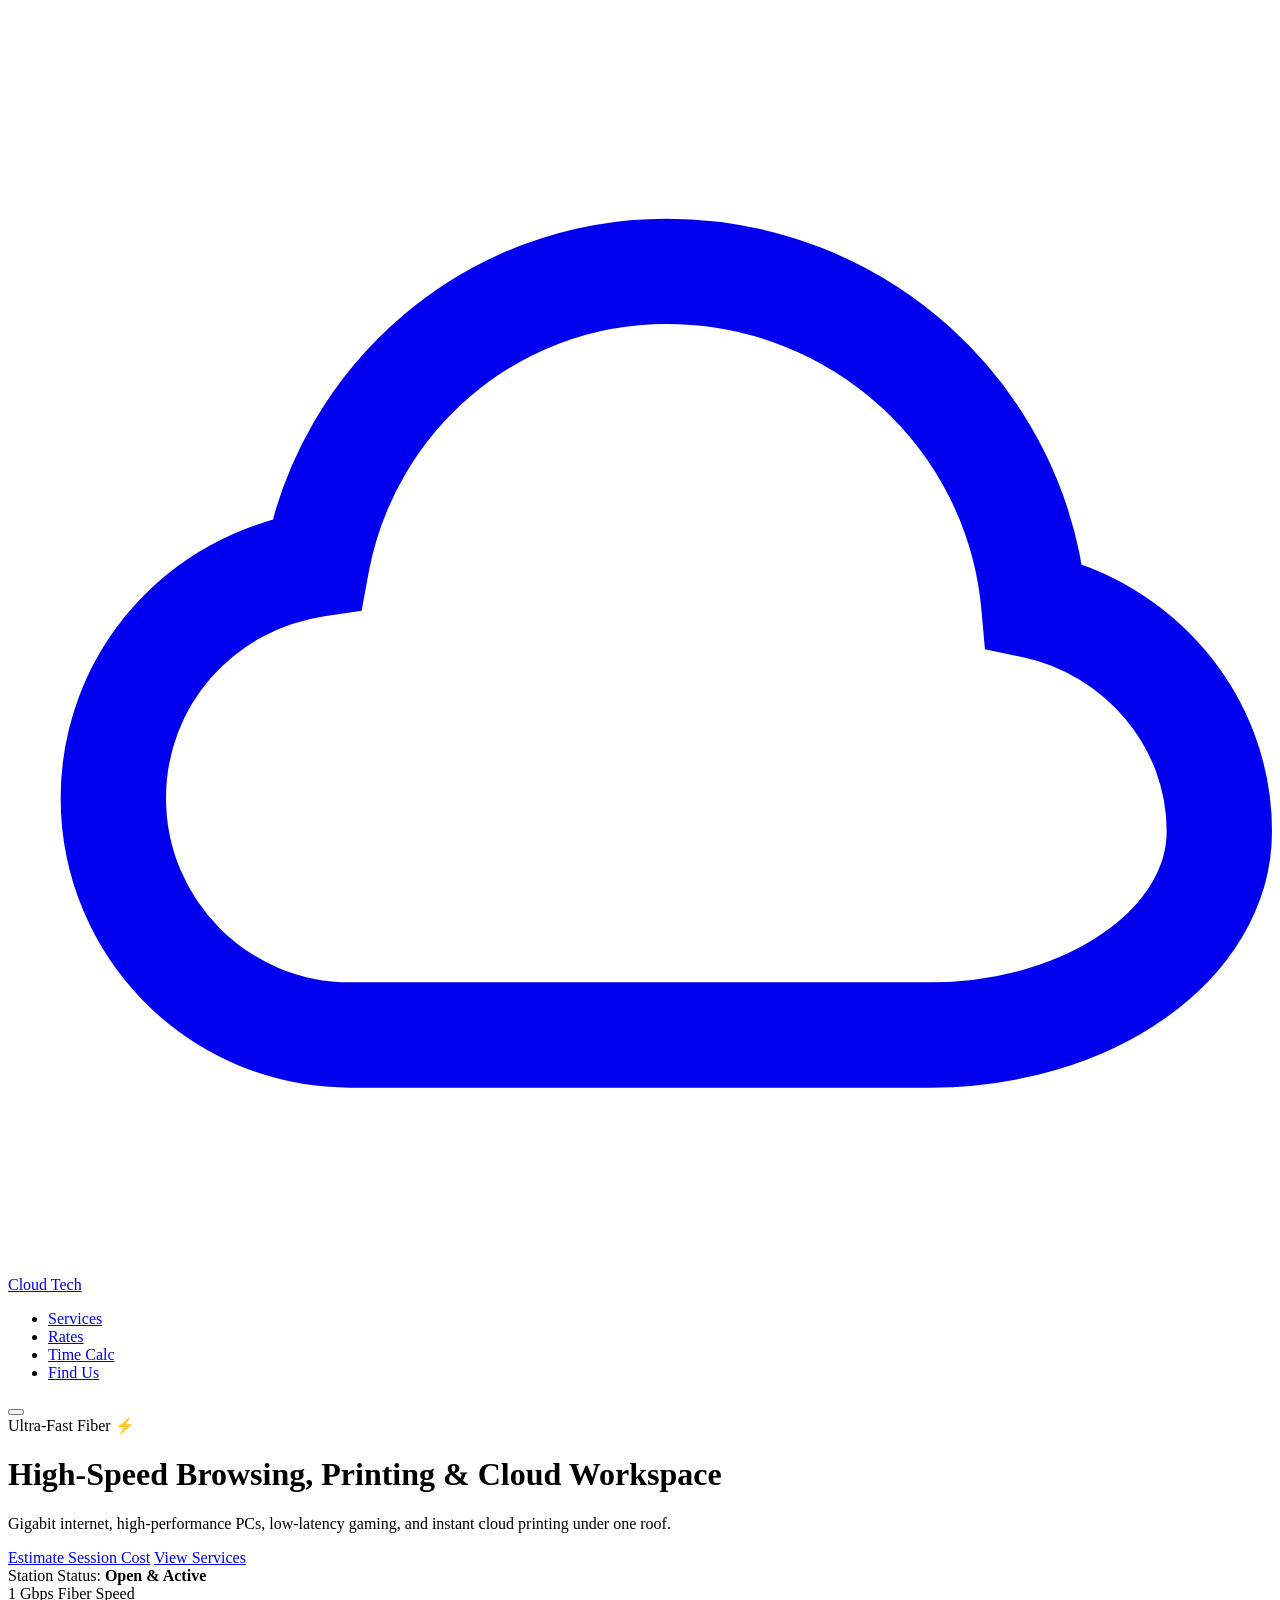
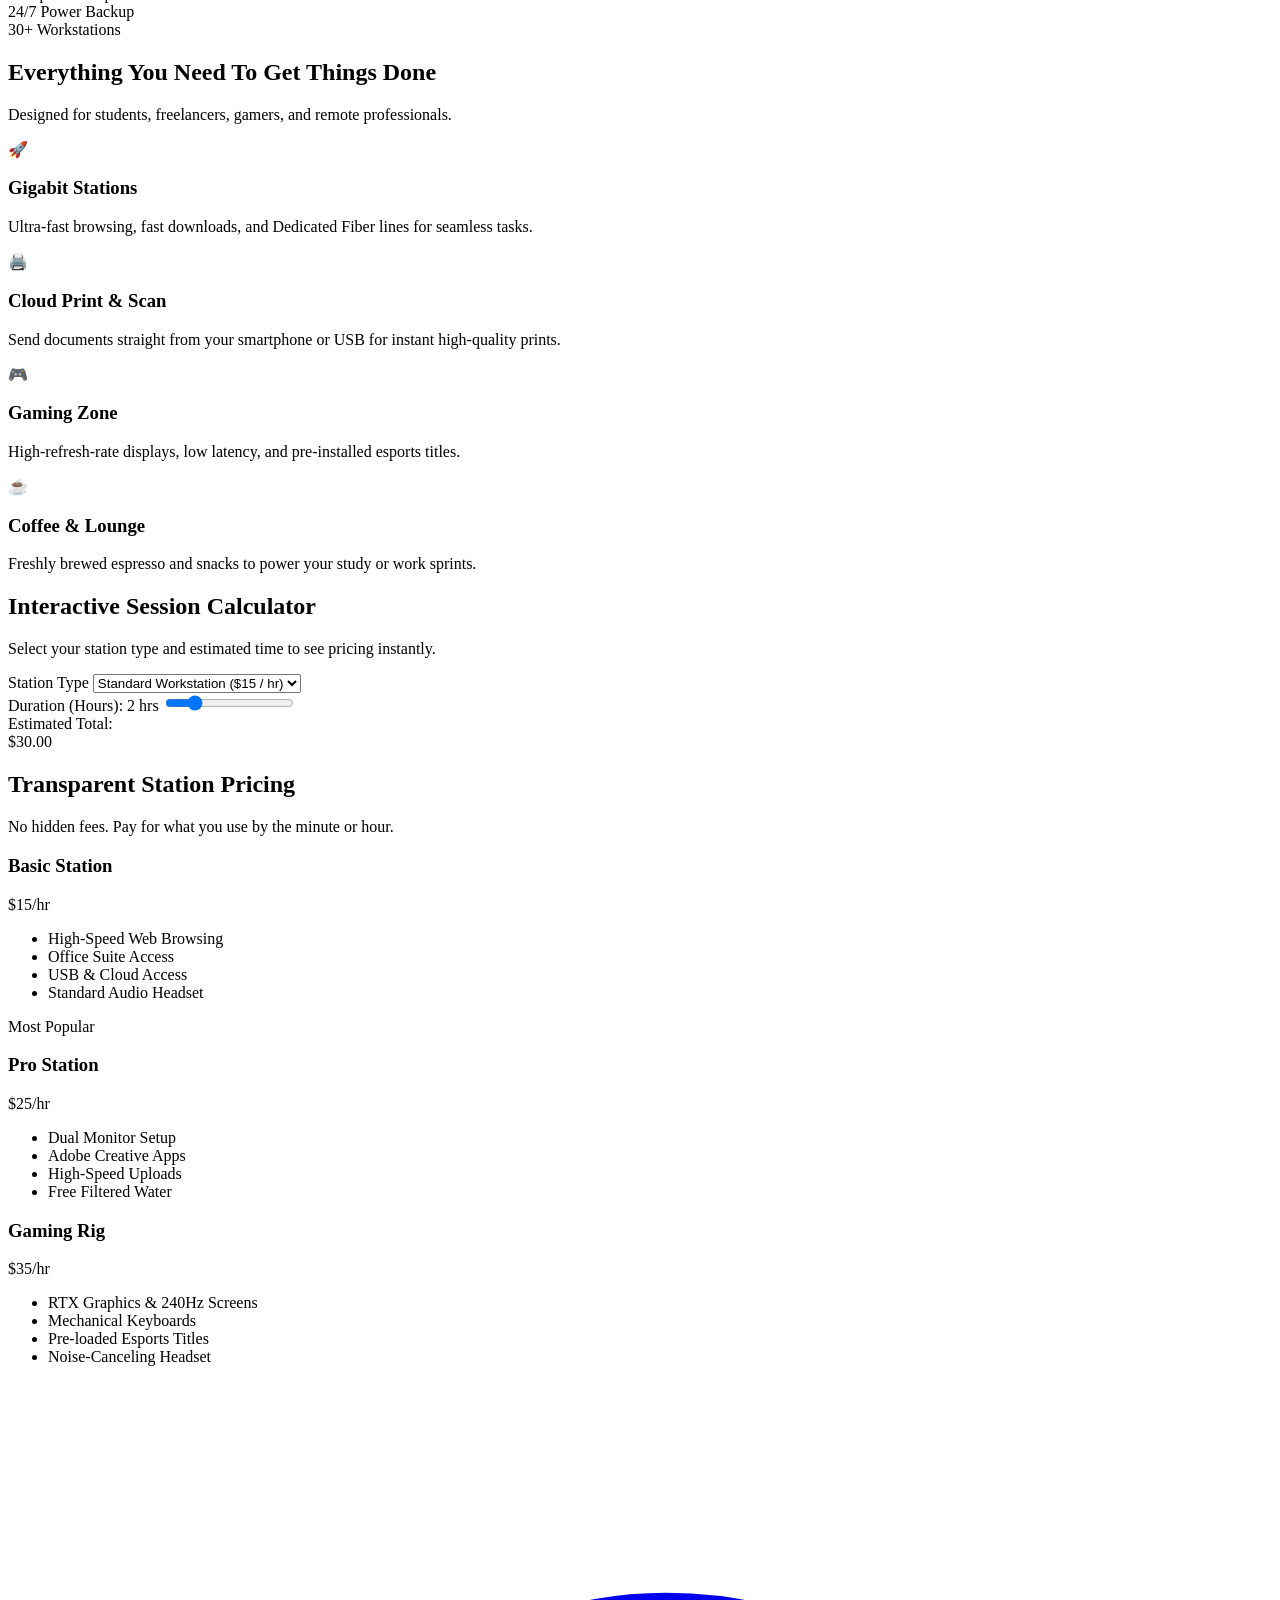
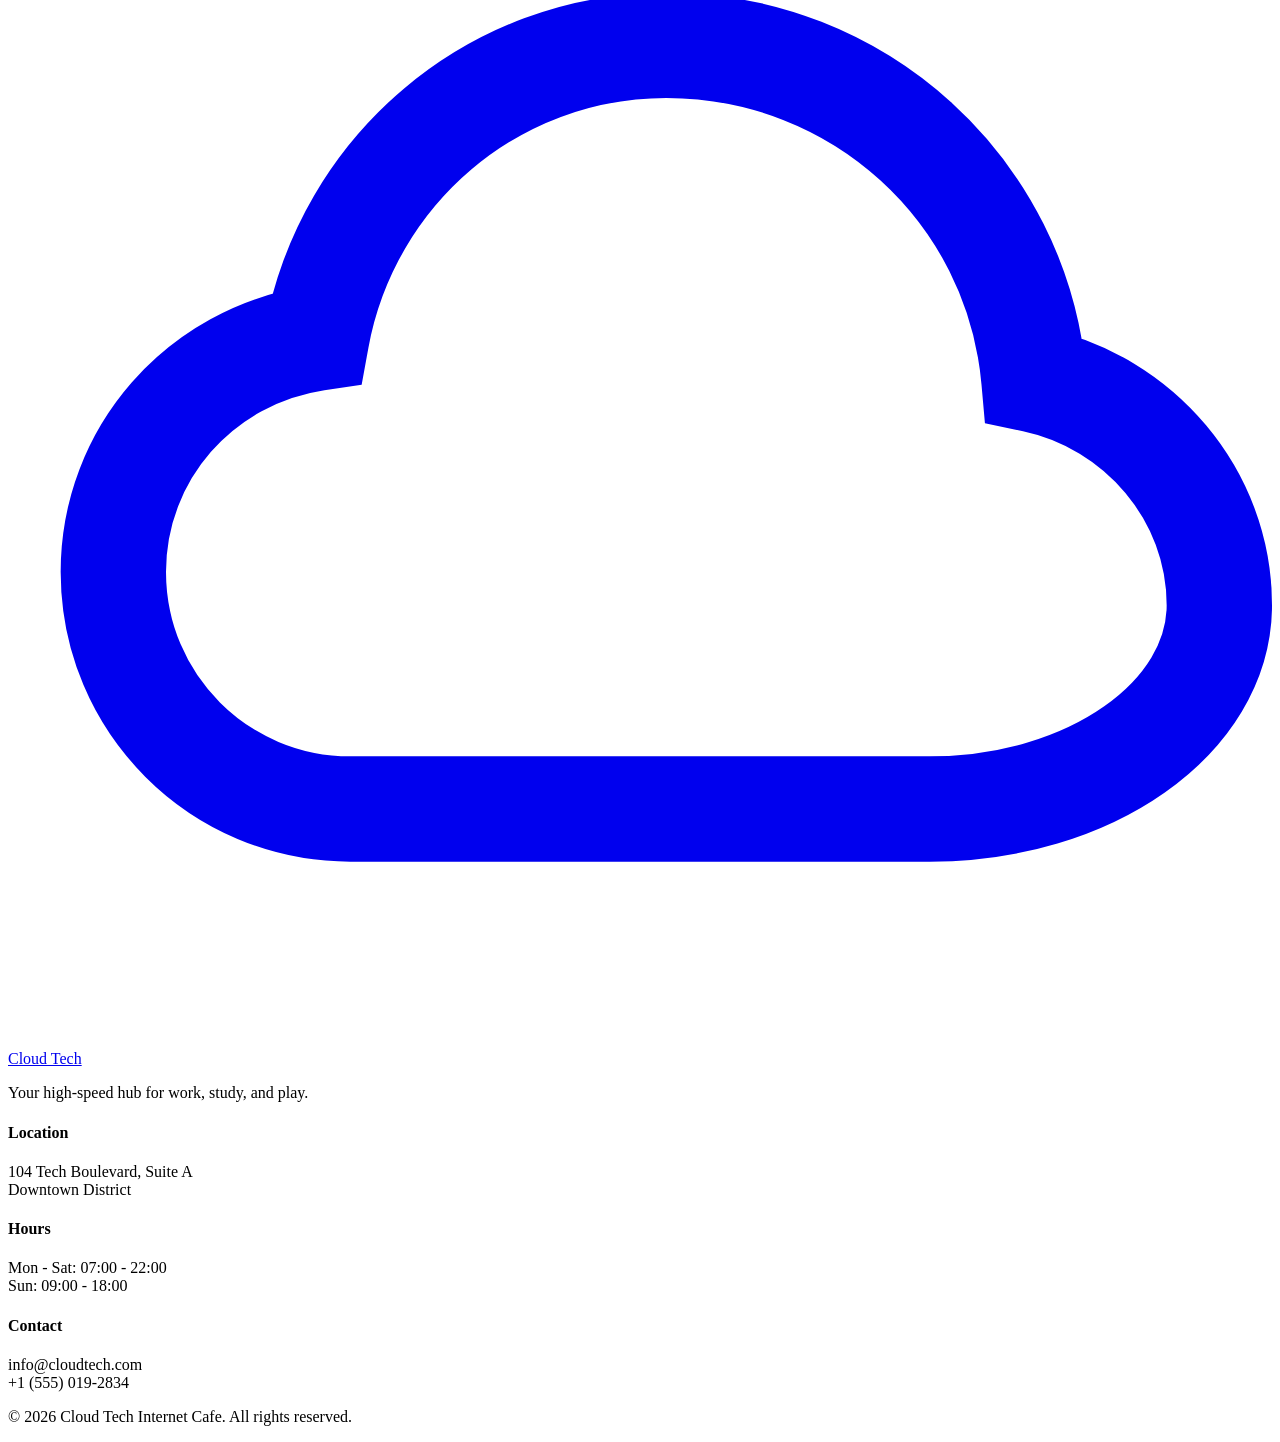
==== index.html @ 56d0cd9a "Rename gemini-code-1793879456410.html to index.html" ====
<!DOCTYPE html>
<html lang="en">
<head>
  <meta charset="UTF-8" />
  <meta name="viewport" content="width=device-width, initial-scale=1.0" />
  <title>Cloud Tech | Internet & Cloud Work Hub</title>
  <link rel="stylesheet" href="styles.css" />
  <link rel="preconnect" href="https://fonts.googleapis.com">
  <link rel="preconnect" href="https://fonts.gstatic.com" crossorigin>
  <link href="https://fonts.googleapis.com/css2?family=Plus+Jakarta+Sans:wght@400;500;600;700&display=swap" rel="stylesheet">
</head>
<body>

  <!-- Navigation -->
  <nav class="navbar">
    <div class="nav-container">
      <a href="#" class="logo">
        <svg class="logo-icon" viewBox="0 0 24 24" fill="none" stroke="currentColor" stroke-width="2">
          <path d="M17.5 19.5H6.5C4.01 19.5 2 17.49 2 15C2 12.75 3.65 10.89 5.86 10.56C6.44 7.39 9.19 5 12.5 5C16.14 5 19.16 7.74 19.48 11.35C21.46 11.77 23 13.52 23 15.63C23 17.77 20.54 19.5 17.5 19.5Z" />
        </svg>
        <span>Cloud Tech</span>
      </a>
      
      <ul class="nav-links" id="navLinks">
        <li><a href="#services">Services</a></li>
        <li><a href="#pricing">Rates</a></li>
        <li><a href="#calculator">Time Calc</a></li>
        <li><a href="#contact" class="btn-primary">Find Us</a></li>
      </ul>
      
      <button class="mobile-toggle" id="menuToggle" aria-label="Toggle Menu">
        <span></span><span></span><span></span>
      </button>
    </div>
  </nav>

  <!-- Hero Section -->
  <header class="hero">
    <div class="hero-container">
      <div class="hero-content">
        <span class="badge">Ultra-Fast Fiber ⚡</span>
        <h1>High-Speed Browsing, Printing & Cloud Workspace</h1>
        <p>Gigabit internet, high-performance PCs, low-latency gaming, and instant cloud printing under one roof.</p>
        <div class="hero-actions">
          <a href="#calculator" class="btn-primary">Estimate Session Cost</a>
          <a href="#services" class="btn-secondary">View Services</a>
        </div>
      </div>
      <div class="hero-card">
        <div class="status-indicator">
          <span class="pulse-dot"></span>
          <span>Station Status: <strong>Open & Active</strong></span>
        </div>
        <div class="hero-stats">
          <div class="stat-item">
            <span class="stat-num">1 Gbps</span>
            <span class="stat-lbl">Fiber Speed</span>
          </div>
          <div class="stat-item">
            <span class="stat-num">24/7</span>
            <span class="stat-lbl">Power Backup</span>
          </div>
          <div class="stat-item">
            <span class="stat-num">30+</span>
            <span class="stat-lbl">Workstations</span>
          </div>
        </div>
      </div>
    </div>
  </header>

  <!-- Services Section -->
  <section class="services" id="services">
    <div class="container">
      <div class="section-header">
        <h2>Everything You Need To Get Things Done</h2>
        <p>Designed for students, freelancers, gamers, and remote professionals.</p>
      </div>

      <div class="services-grid">
        <div class="service-card">
          <div class="card-icon">🚀</div>
          <h3>Gigabit Stations</h3>
          <p>Ultra-fast browsing, fast downloads, and Dedicated Fiber lines for seamless tasks.</p>
        </div>

        <div class="service-card">
          <div class="card-icon">🖨️</div>
          <h3>Cloud Print & Scan</h3>
          <p>Send documents straight from your smartphone or USB for instant high-quality prints.</p>
        </div>

        <div class="service-card">
          <div class="card-icon">🎮</div>
          <h3>Gaming Zone</h3>
          <p>High-refresh-rate displays, low latency, and pre-installed esports titles.</p>
        </div>

        <div class="service-card">
          <div class="card-icon">☕</div>
          <h3>Coffee & Lounge</h3>
          <p>Freshly brewed espresso and snacks to power your study or work sprints.</p>
        </div>
      </div>
    </div>
  </section>

  <!-- Live Cost Estimator -->
  <section class="calculator-section" id="calculator">
    <div class="container">
      <div class="calc-box">
        <div class="calc-header">
          <h2>Interactive Session Calculator</h2>
          <p>Select your station type and estimated time to see pricing instantly.</p>
        </div>

        <form id="sessionCalcForm" class="calc-form">
          <div class="form-group">
            <label for="stationType">Station Type</label>
            <select id="stationType">
              <option value="15">Standard Workstation ($15 / hr)</option>
              <option value="25">Pro Workstation ($25 / hr)</option>
              <option value="35">VIP Gaming Hub ($35 / hr)</option>
            </select>
          </div>

          <div class="form-group">
            <label for="hoursInput">Duration (Hours): <span id="hoursVal">2</span> hrs</label>
            <input type="range" id="hoursInput" min="0.5" max="8" step="0.5" value="2" />
          </div>

          <div class="calc-result">
            <span>Estimated Total:</span>
            <div class="price-display" id="totalPrice">$30.00</div>
          </div>
        </form>
      </div>
    </div>
  </section>

  <!-- Pricing Rates Table -->
  <section class="pricing" id="pricing">
    <div class="container">
      <div class="section-header">
        <h2>Transparent Station Pricing</h2>
        <p>No hidden fees. Pay for what you use by the minute or hour.</p>
      </div>

      <div class="pricing-grid">
        <div class="price-card">
          <h3>Basic Station</h3>
          <div class="price">$15<span>/hr</span></div>
          <ul>
            <li>High-Speed Web Browsing</li>
            <li>Office Suite Access</li>
            <li>USB & Cloud Access</li>
            <li>Standard Audio Headset</li>
          </ul>
        </div>

        <div class="price-card featured">
          <div class="popular-tag">Most Popular</div>
          <h3>Pro Station</h3>
          <div class="price">$25<span>/hr</span></div>
          <ul>
            <li>Dual Monitor Setup</li>
            <li>Adobe Creative Apps</li>
            <li>High-Speed Uploads</li>
            <li>Free Filtered Water</li>
          </ul>
        </div>

        <div class="price-card">
          <h3>Gaming Rig</h3>
          <div class="price">$35<span>/hr</span></div>
          <ul>
            <li>RTX Graphics & 240Hz Screens</li>
            <li>Mechanical Keyboards</li>
            <li>Pre-loaded Esports Titles</li>
            <li>Noise-Canceling Headset</li>
          </ul>
        </div>
      </div>
    </div>
  </section>

  <!-- Contact & Footer -->
  <footer class="footer" id="contact">
    <div class="container footer-content">
      <div class="footer-brand">
        <a href="#" class="logo light">
          <svg class="logo-icon" viewBox="0 0 24 24" fill="none" stroke="currentColor" stroke-width="2">
            <path d="M17.5 19.5H6.5C4.01 19.5 2 17.49 2 15C2 12.75 3.65 10.89 5.86 10.56C6.44 7.39 9.19 5 12.5 5C16.14 5 19.16 7.74 19.48 11.35C21.46 11.77 23 13.52 23 15.63C23 17.77 20.54 19.5 17.5 19.5Z" />
          </svg>
          <span>Cloud Tech</span>
        </a>
        <p>Your high-speed hub for work, study, and play.</p>
      </div>

      <div class="footer-details">
        <div>
          <h4>Location</h4>
          <p>104 Tech Boulevard, Suite A<br>Downtown District</p>
        </div>
        <div>
          <h4>Hours</h4>
          <p>Mon - Sat: 07:00 - 22:00<br>Sun: 09:00 - 18:00</p>
        </div>
        <div>
          <h4>Contact</h4>
          <p>info@cloudtech.com<br>+1 (555) 019-2834</p>
        </div>
      </div>
    </div>
    <div class="footer-bottom">
      <div class="container">
        <p>&copy; 2026 Cloud Tech Internet Cafe. All rights reserved.</p>
      </div>
    </div>
  </footer>

  <script src="script.js"></script>
</body>
</html>
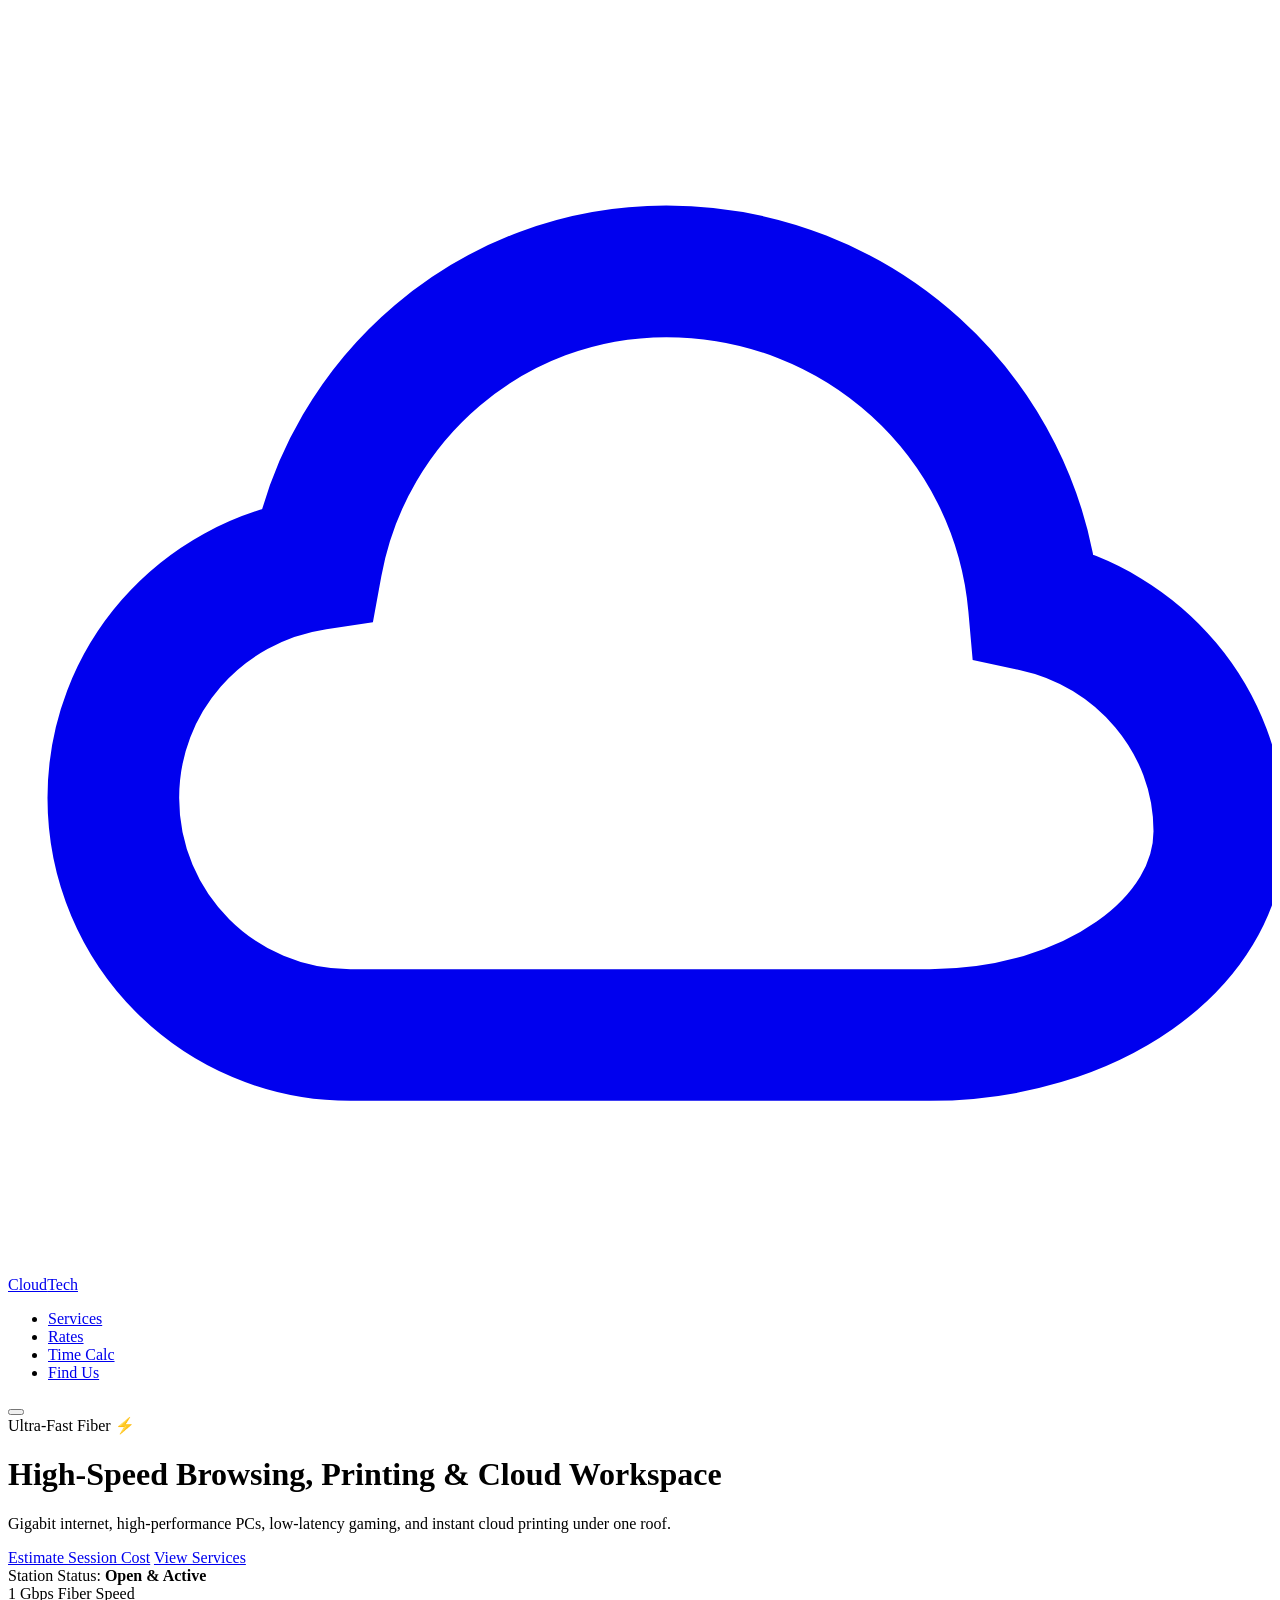
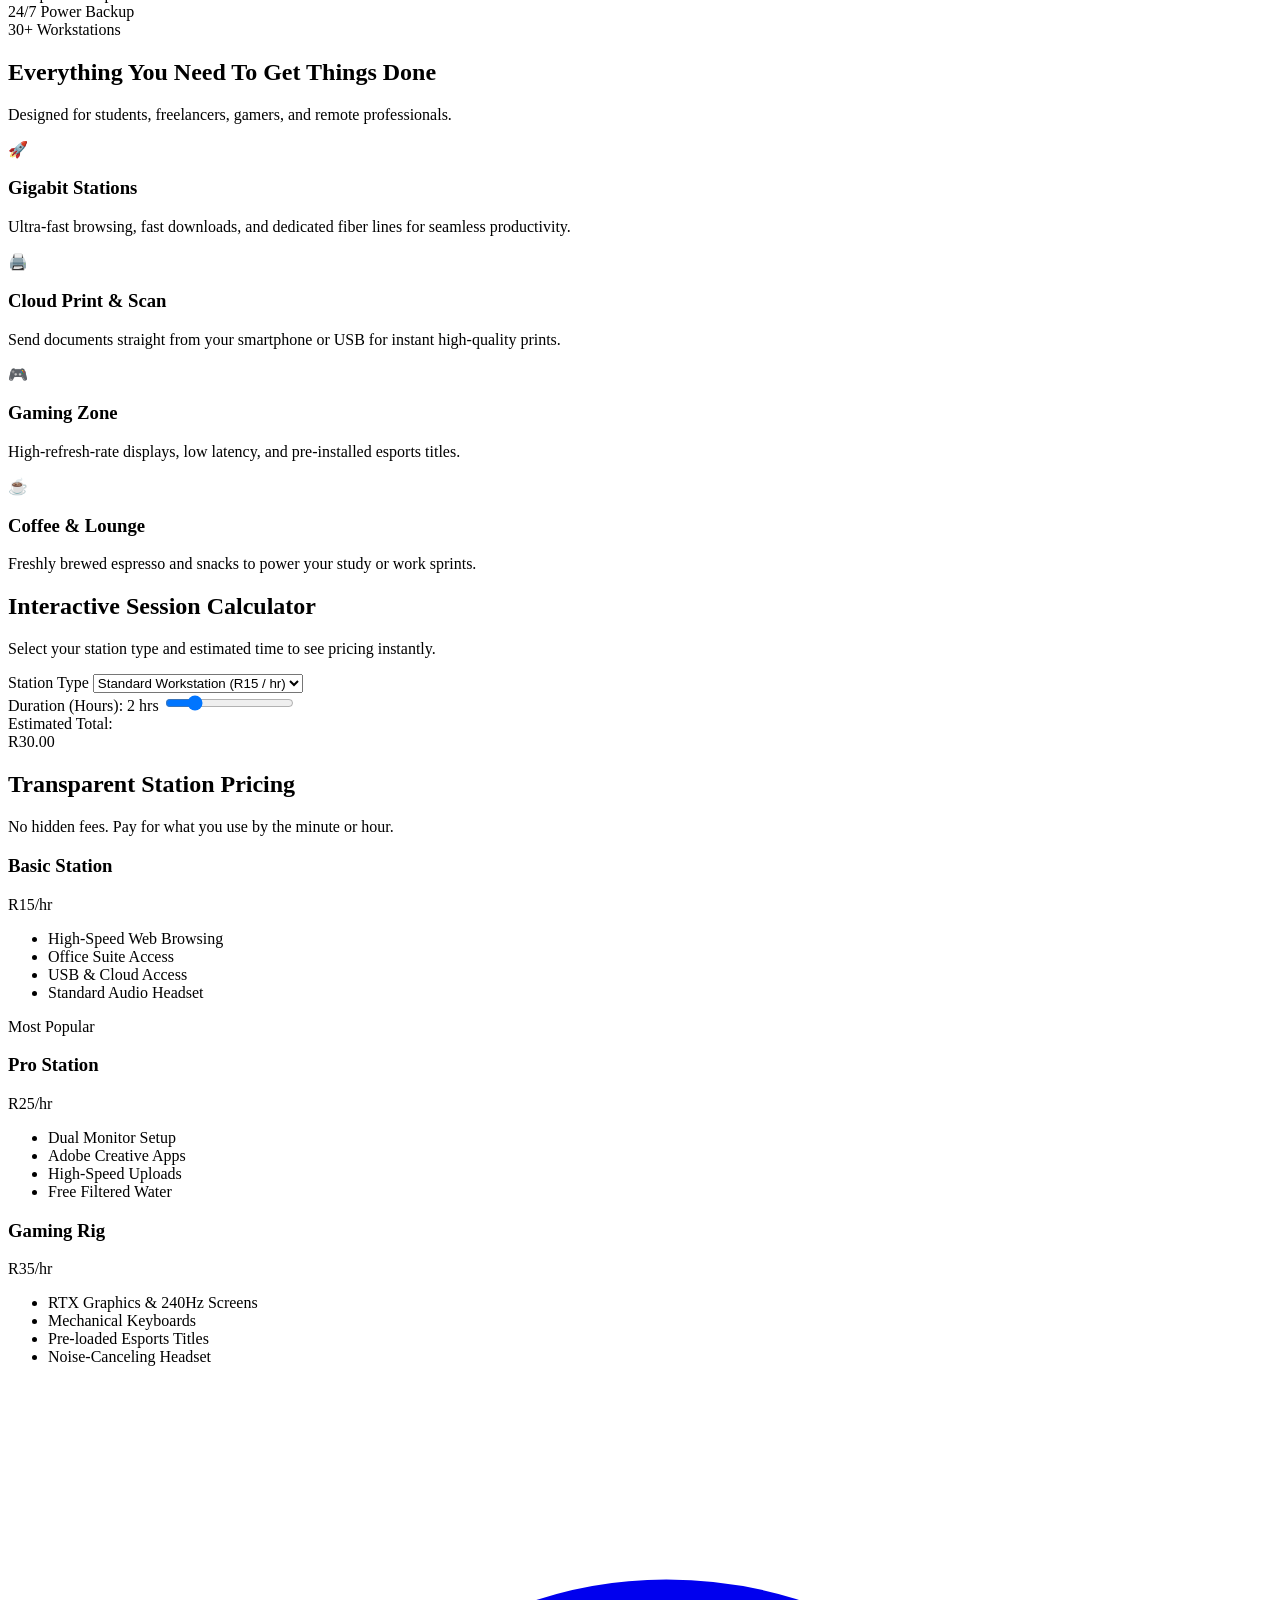
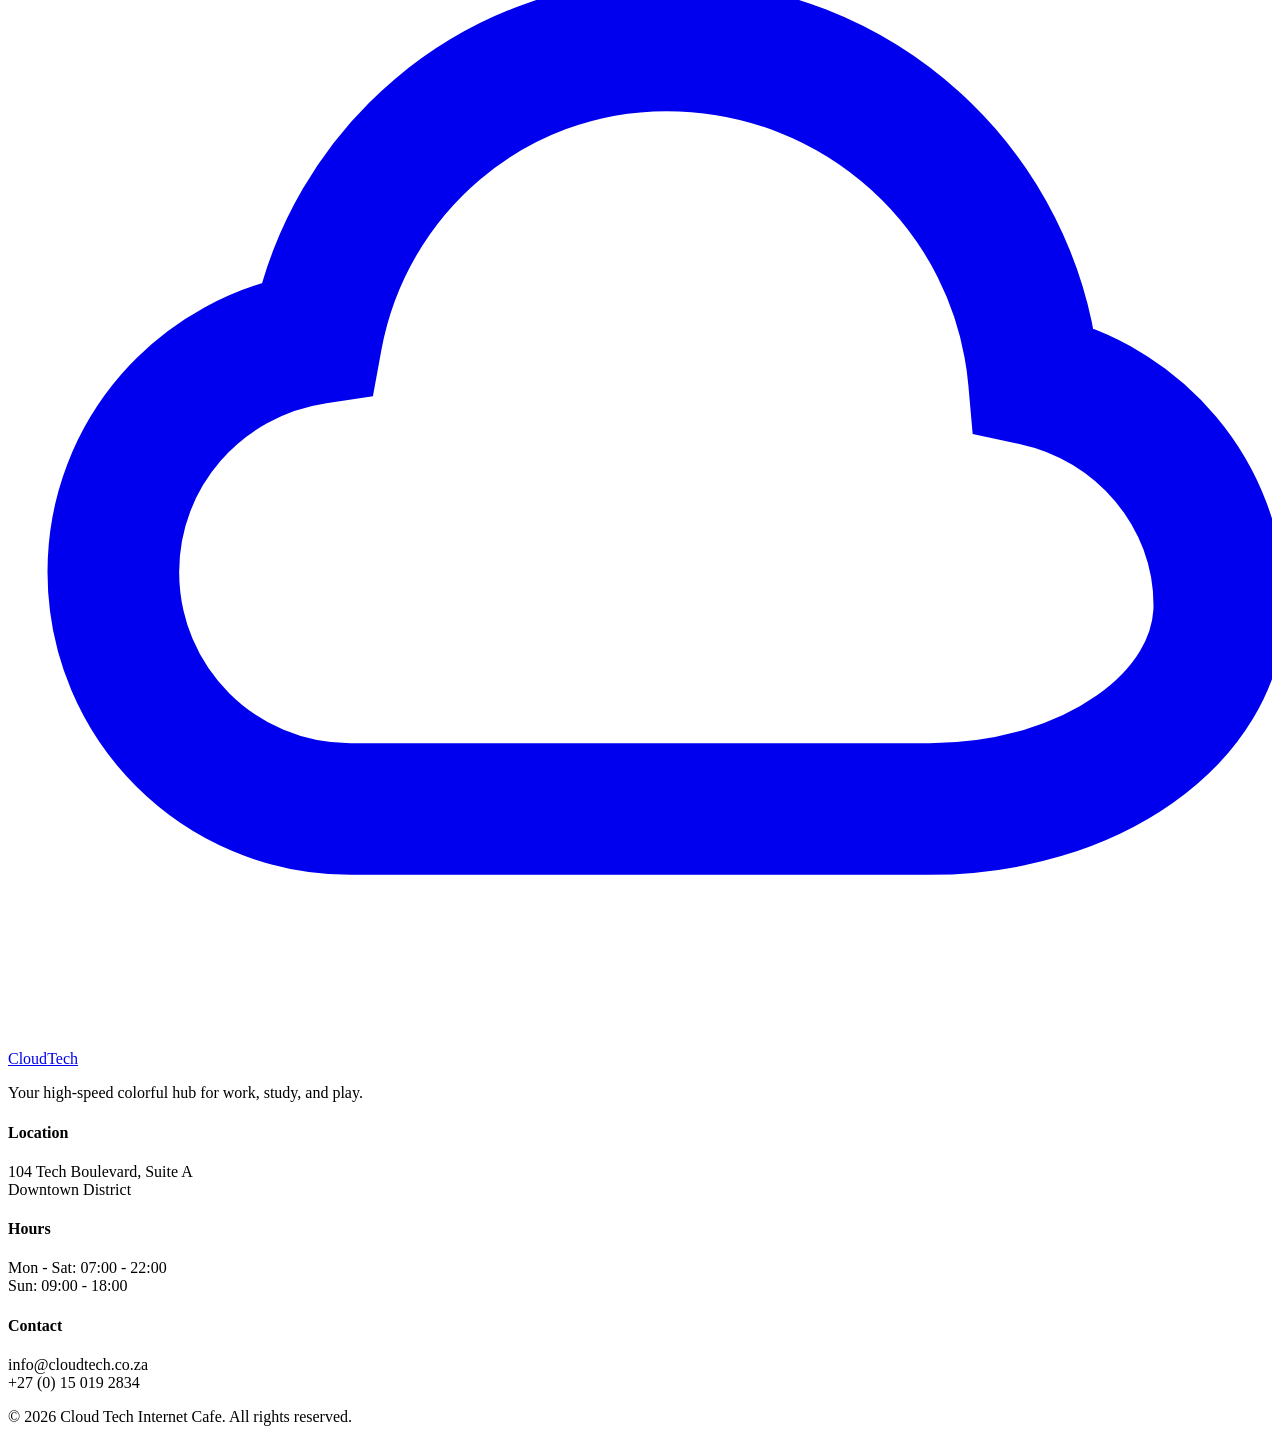
==== commit e43b2713: "Rename gemini-code-1793880739039.html to index.html" ====
--- a/index.html
+++ b/index.html
@@ -7,7 +7,7 @@
   <link rel="stylesheet" href="styles.css" />
   <link rel="preconnect" href="https://fonts.googleapis.com">
   <link rel="preconnect" href="https://fonts.gstatic.com" crossorigin>
-  <link href="https://fonts.googleapis.com/css2?family=Plus+Jakarta+Sans:wght@400;500;600;700&display=swap" rel="stylesheet">
+  <link href="https://fonts.googleapis.com/css2?family=Plus+Jakarta+Sans:wght@400;500;600;700;800&display=swap" rel="stylesheet">
 </head>
 <body>
 
@@ -15,10 +15,10 @@
   <nav class="navbar">
     <div class="nav-container">
       <a href="#" class="logo">
-        <svg class="logo-icon" viewBox="0 0 24 24" fill="none" stroke="currentColor" stroke-width="2">
+        <svg class="logo-icon" viewBox="0 0 24 24" fill="none" stroke="currentColor" stroke-width="2.5">
           <path d="M17.5 19.5H6.5C4.01 19.5 2 17.49 2 15C2 12.75 3.65 10.89 5.86 10.56C6.44 7.39 9.19 5 12.5 5C16.14 5 19.16 7.74 19.48 11.35C21.46 11.77 23 13.52 23 15.63C23 17.77 20.54 19.5 17.5 19.5Z" />
         </svg>
-        <span>Cloud Tech</span>
+        <span>Cloud<span class="logo-accent">Tech</span></span>
       </a>
       
       <ul class="nav-links" id="navLinks">
@@ -39,7 +39,7 @@
     <div class="hero-container">
       <div class="hero-content">
         <span class="badge">Ultra-Fast Fiber ⚡</span>
-        <h1>High-Speed Browsing, Printing & Cloud Workspace</h1>
+        <h1>High-Speed Browsing, Printing & <span class="gradient-text">Cloud Workspace</span></h1>
         <p>Gigabit internet, high-performance PCs, low-latency gaming, and instant cloud printing under one roof.</p>
         <div class="hero-actions">
           <a href="#calculator" class="btn-primary">Estimate Session Cost</a>
@@ -52,15 +52,15 @@
           <span>Station Status: <strong>Open & Active</strong></span>
         </div>
         <div class="hero-stats">
-          <div class="stat-item">
+          <div class="stat-item cyan">
             <span class="stat-num">1 Gbps</span>
             <span class="stat-lbl">Fiber Speed</span>
           </div>
-          <div class="stat-item">
+          <div class="stat-item orange">
             <span class="stat-num">24/7</span>
             <span class="stat-lbl">Power Backup</span>
           </div>
-          <div class="stat-item">
+          <div class="stat-item purple">
             <span class="stat-num">30+</span>
             <span class="stat-lbl">Workstations</span>
           </div>
@@ -73,30 +73,30 @@
   <section class="services" id="services">
     <div class="container">
       <div class="section-header">
-        <h2>Everything You Need To Get Things Done</h2>
+        <h2>Everything You Need To <span class="gradient-text">Get Things Done</span></h2>
         <p>Designed for students, freelancers, gamers, and remote professionals.</p>
       </div>
 
       <div class="services-grid">
-        <div class="service-card">
+        <div class="service-card theme-blue">
           <div class="card-icon">🚀</div>
           <h3>Gigabit Stations</h3>
-          <p>Ultra-fast browsing, fast downloads, and Dedicated Fiber lines for seamless tasks.</p>
-        </div>
-
-        <div class="service-card">
+          <p>Ultra-fast browsing, fast downloads, and dedicated fiber lines for seamless productivity.</p>
+        </div>
+
+        <div class="service-card theme-purple">
           <div class="card-icon">🖨️</div>
           <h3>Cloud Print & Scan</h3>
           <p>Send documents straight from your smartphone or USB for instant high-quality prints.</p>
         </div>
 
-        <div class="service-card">
+        <div class="service-card theme-pink">
           <div class="card-icon">🎮</div>
           <h3>Gaming Zone</h3>
           <p>High-refresh-rate displays, low latency, and pre-installed esports titles.</p>
         </div>
 
-        <div class="service-card">
+        <div class="service-card theme-orange">
           <div class="card-icon">☕</div>
           <h3>Coffee & Lounge</h3>
           <p>Freshly brewed espresso and snacks to power your study or work sprints.</p>
@@ -110,7 +110,7 @@
     <div class="container">
       <div class="calc-box">
         <div class="calc-header">
-          <h2>Interactive Session Calculator</h2>
+          <h2>Interactive <span class="gradient-text">Session Calculator</span></h2>
           <p>Select your station type and estimated time to see pricing instantly.</p>
         </div>
 
@@ -118,9 +118,9 @@
           <div class="form-group">
             <label for="stationType">Station Type</label>
             <select id="stationType">
-              <option value="15">Standard Workstation ($15 / hr)</option>
-              <option value="25">Pro Workstation ($25 / hr)</option>
-              <option value="35">VIP Gaming Hub ($35 / hr)</option>
+              <option value="15">Standard Workstation (R15 / hr)</option>
+              <option value="25">Pro Workstation (R25 / hr)</option>
+              <option value="35">VIP Gaming Hub (R35 / hr)</option>
             </select>
           </div>
 
@@ -131,7 +131,7 @@
 
           <div class="calc-result">
             <span>Estimated Total:</span>
-            <div class="price-display" id="totalPrice">$30.00</div>
+            <div class="price-display" id="totalPrice">R30.00</div>
           </div>
         </form>
       </div>
@@ -142,14 +142,14 @@
   <section class="pricing" id="pricing">
     <div class="container">
       <div class="section-header">
-        <h2>Transparent Station Pricing</h2>
+        <h2>Transparent <span class="gradient-text">Station Pricing</span></h2>
         <p>No hidden fees. Pay for what you use by the minute or hour.</p>
       </div>
 
       <div class="pricing-grid">
-        <div class="price-card">
+        <div class="price-card theme-cyan">
           <h3>Basic Station</h3>
-          <div class="price">$15<span>/hr</span></div>
+          <div class="price">R15<span>/hr</span></div>
           <ul>
             <li>High-Speed Web Browsing</li>
             <li>Office Suite Access</li>
@@ -158,10 +158,10 @@
           </ul>
         </div>
 
-        <div class="price-card featured">
+        <div class="price-card featured theme-purple">
           <div class="popular-tag">Most Popular</div>
           <h3>Pro Station</h3>
-          <div class="price">$25<span>/hr</span></div>
+          <div class="price">R25<span>/hr</span></div>
           <ul>
             <li>Dual Monitor Setup</li>
             <li>Adobe Creative Apps</li>
@@ -170,9 +170,9 @@
           </ul>
         </div>
 
-        <div class="price-card">
+        <div class="price-card theme-pink">
           <h3>Gaming Rig</h3>
-          <div class="price">$35<span>/hr</span></div>
+          <div class="price">R35<span>/hr</span></div>
           <ul>
             <li>RTX Graphics & 240Hz Screens</li>
             <li>Mechanical Keyboards</li>
@@ -189,12 +189,12 @@
     <div class="container footer-content">
       <div class="footer-brand">
         <a href="#" class="logo light">
-          <svg class="logo-icon" viewBox="0 0 24 24" fill="none" stroke="currentColor" stroke-width="2">
+          <svg class="logo-icon" viewBox="0 0 24 24" fill="none" stroke="currentColor" stroke-width="2.5">
             <path d="M17.5 19.5H6.5C4.01 19.5 2 17.49 2 15C2 12.75 3.65 10.89 5.86 10.56C6.44 7.39 9.19 5 12.5 5C16.14 5 19.16 7.74 19.48 11.35C21.46 11.77 23 13.52 23 15.63C23 17.77 20.54 19.5 17.5 19.5Z" />
           </svg>
-          <span>Cloud Tech</span>
+          <span>Cloud<span class="logo-accent">Tech</span></span>
         </a>
-        <p>Your high-speed hub for work, study, and play.</p>
+        <p>Your high-speed colorful hub for work, study, and play.</p>
       </div>
 
       <div class="footer-details">
@@ -208,7 +208,7 @@
         </div>
         <div>
           <h4>Contact</h4>
-          <p>info@cloudtech.com<br>+1 (555) 019-2834</p>
+          <p>info@cloudtech.co.za<br>+27 (0) 15 019 2834</p>
         </div>
       </div>
     </div>
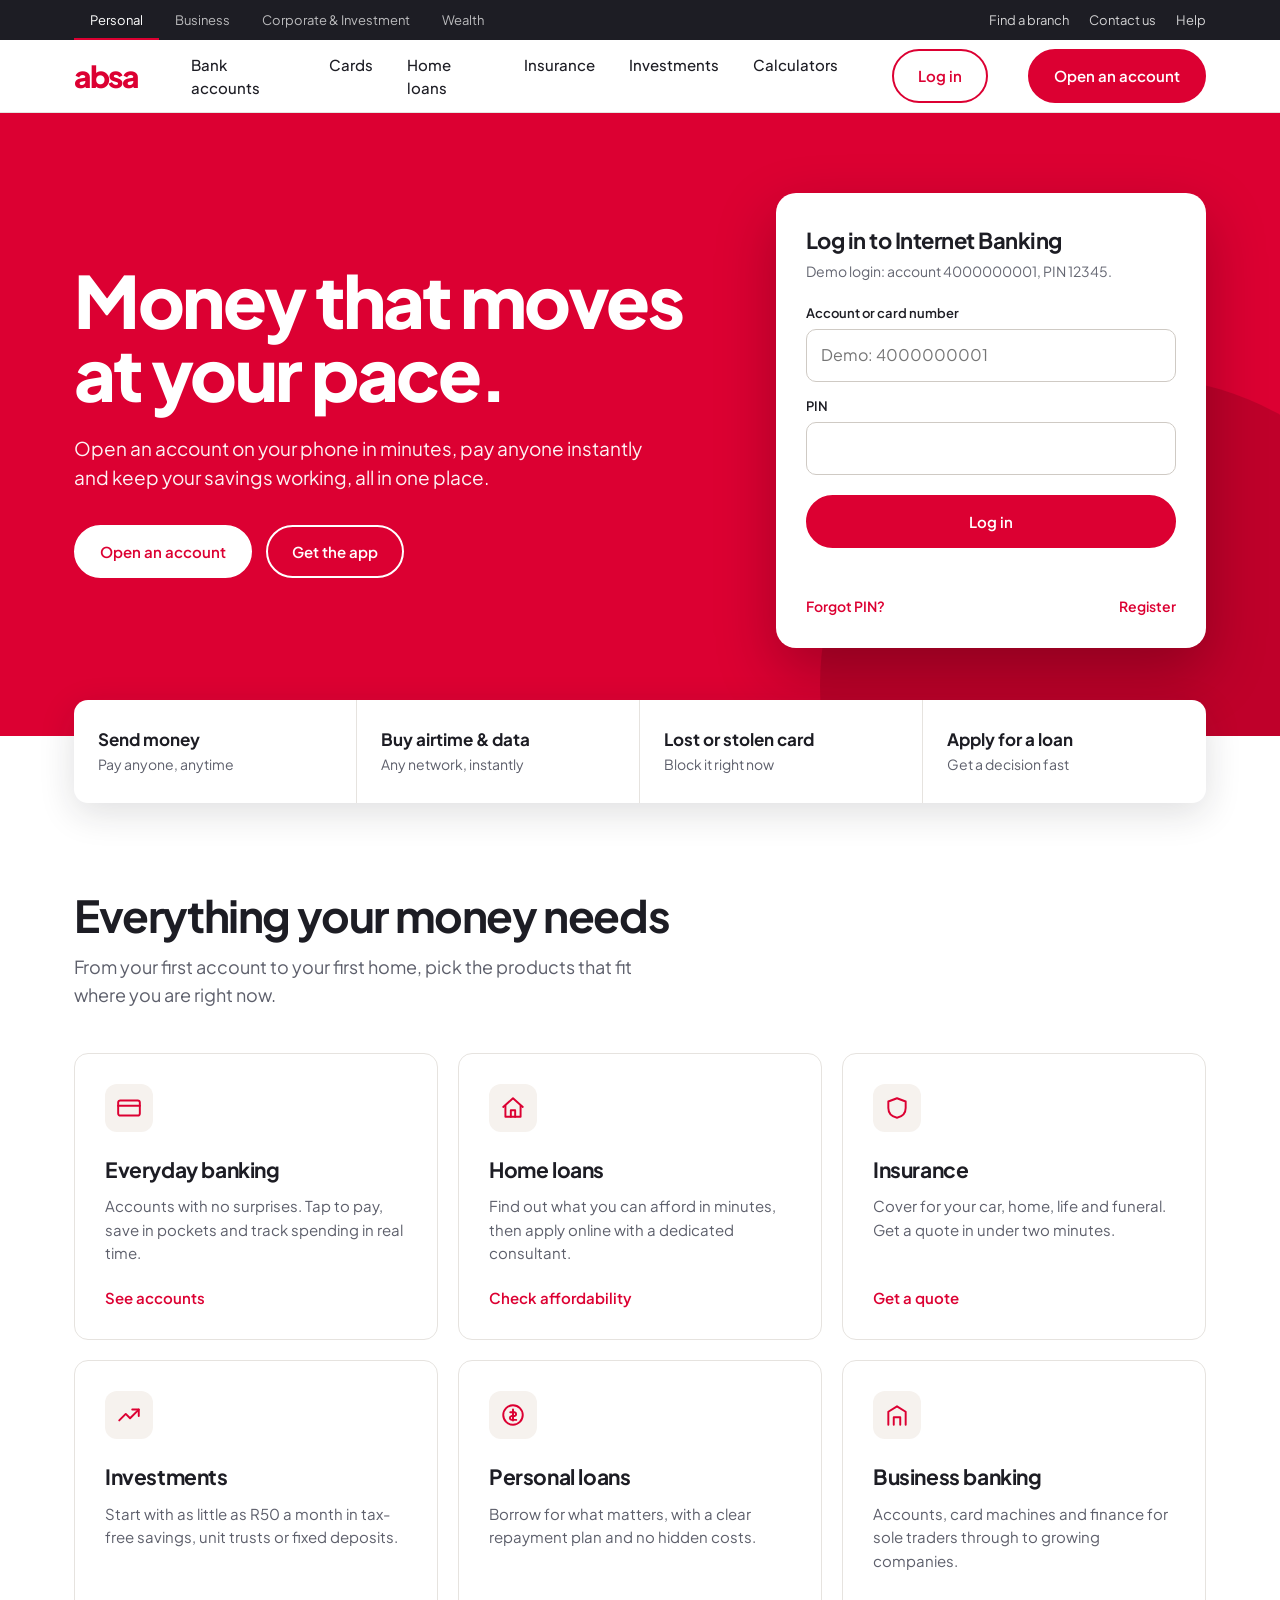
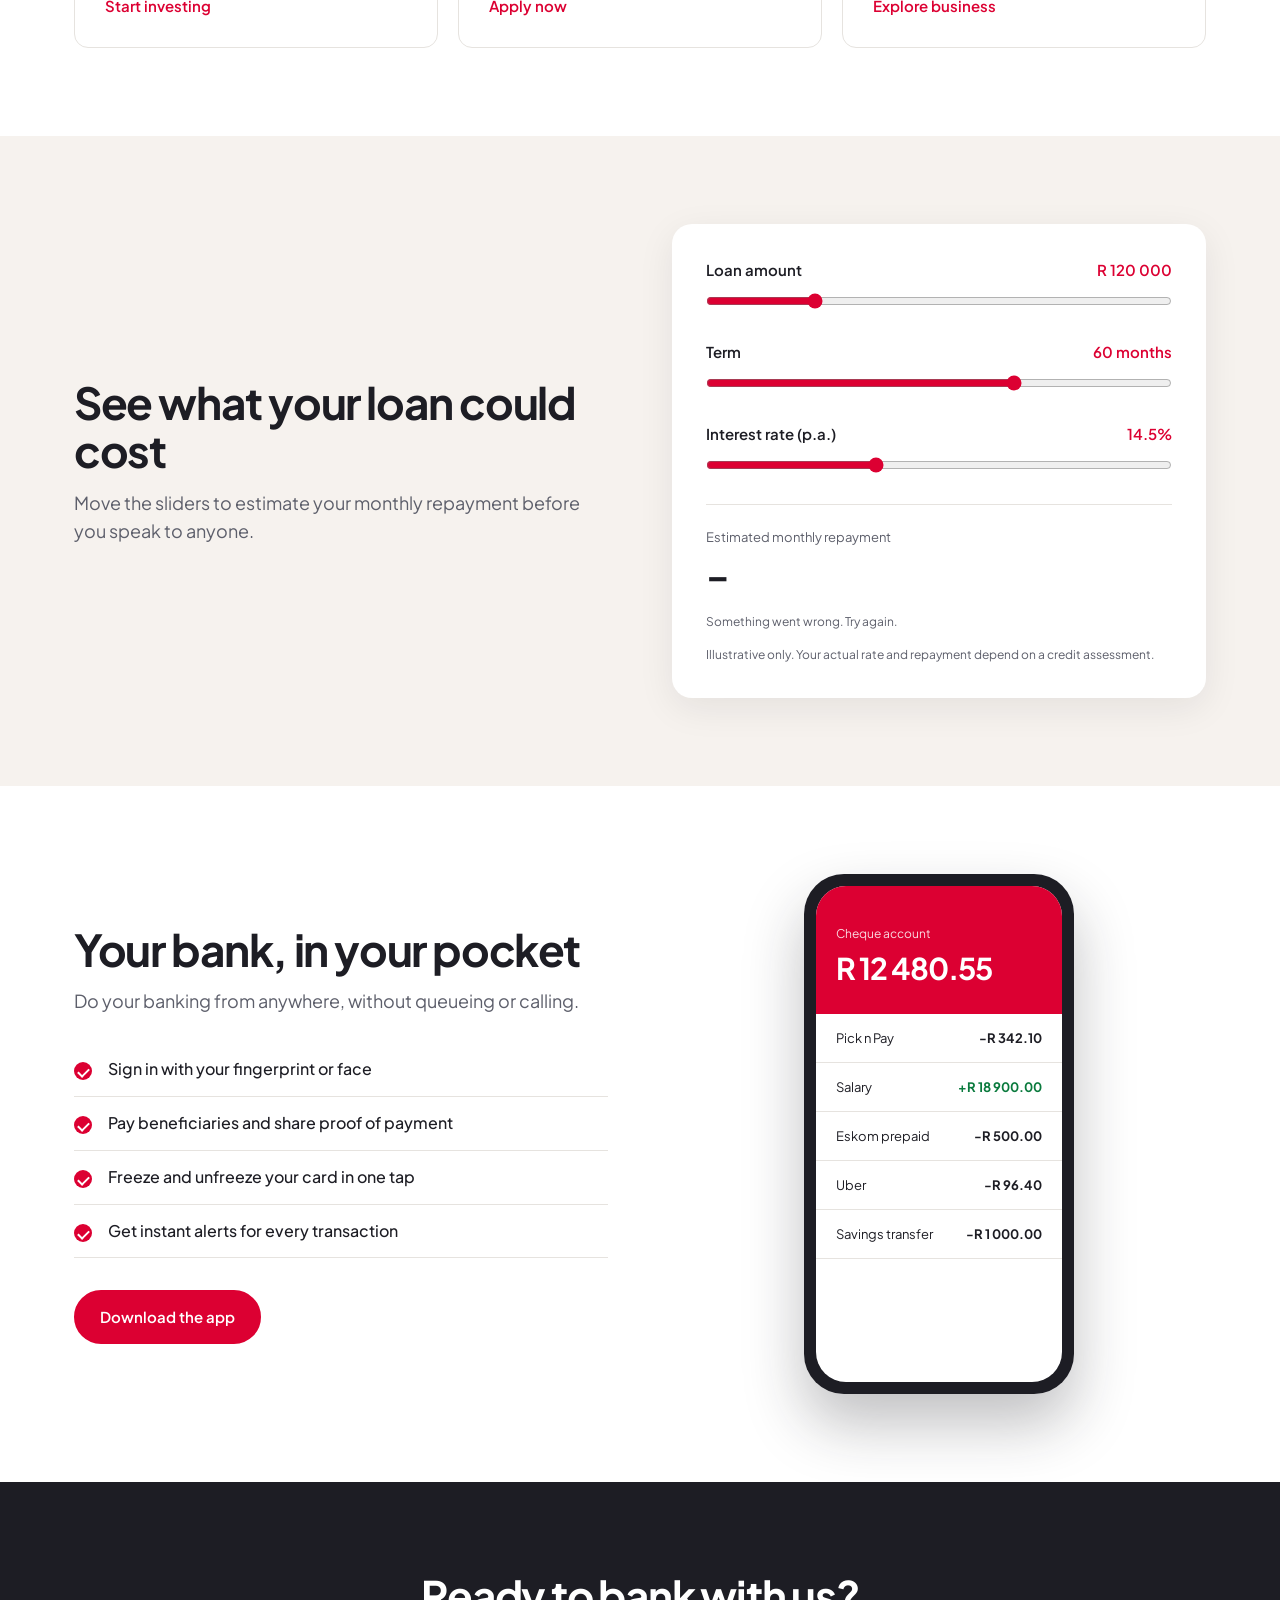
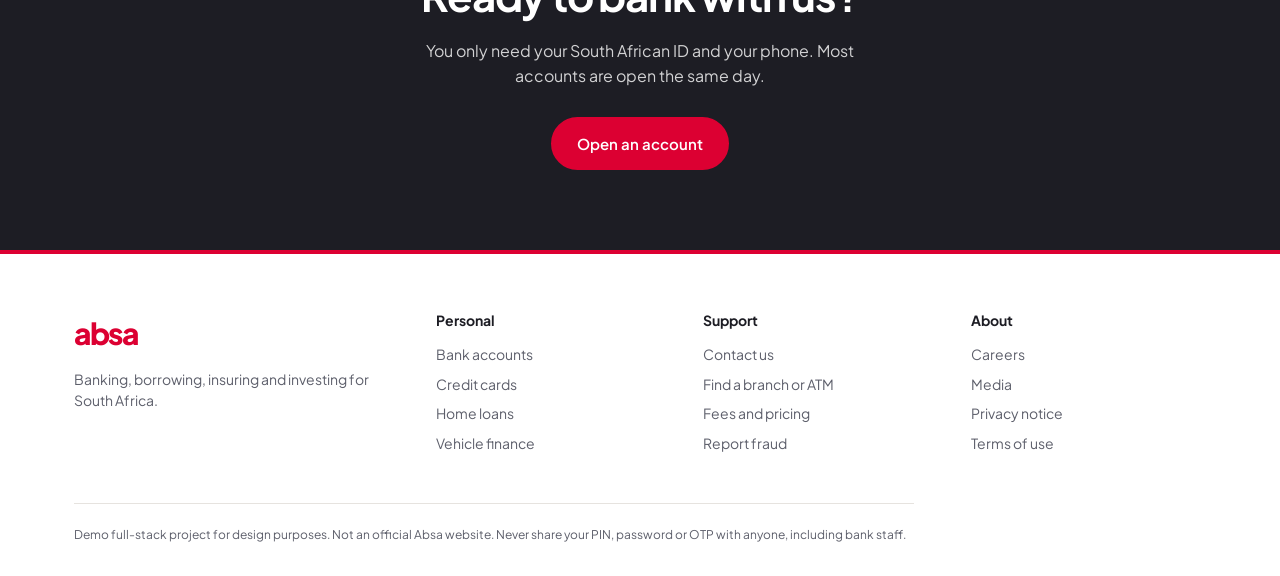
==== commit 32929bf6: "Rename absa.html to index.html" ====
--- a/index.html
+++ b/index.html
@@ -1,224 +1,548 @@
 <!DOCTYPE html>
-<html lang="en">
+<html lang="en-ZA">
 <head>
-  <meta charset="UTF-8" />
-  <meta name="viewport" content="width=device-width, initial-scale=1.0" />
-  <title>Cloud Tech | Internet & Cloud Work Hub</title>
-  <link rel="stylesheet" href="styles.css" />
-  <link rel="preconnect" href="https://fonts.googleapis.com">
-  <link rel="preconnect" href="https://fonts.gstatic.com" crossorigin>
-  <link href="https://fonts.googleapis.com/css2?family=Plus+Jakarta+Sans:wght@400;500;600;700;800&display=swap" rel="stylesheet">
+<meta charset="UTF-8">
+<meta name="viewport" content="width=device-width, initial-scale=1">
+<title>Absa | Banking, loans, insurance and investments</title>
+<meta name="description" content="Everyday banking, home loans, insurance and investments for South Africans.">
+<link rel="preconnect" href="https://fonts.googleapis.com">
+<link rel="preconnect" href="https://fonts.gstatic.com" crossorigin>
+<link href="https://fonts.googleapis.com/css2?family=Plus+Jakarta+Sans:wght@400;500;600;800&display=swap" rel="stylesheet">
+<style>
+:root{
+  --red:#dc0032; --red-dark:#a80026; --ink:#1d1d24; --muted:#5d5f6b;
+  --line:#e6e3df; --sand:#f6f2ee; --white:#fff;
+  --r:14px;
+}
+*{box-sizing:border-box;margin:0;padding:0}
+html{scroll-behavior:smooth}
+body{font-family:'Plus Jakarta Sans',system-ui,-apple-system,Segoe UI,Roboto,sans-serif;color:var(--ink);background:var(--white);line-height:1.55}
+a{color:inherit;text-decoration:none}
+button,input{font:inherit}
+:focus-visible{outline:3px solid #1d1d24;outline-offset:2px}
+.wrap{max-width:1180px;margin:0 auto;padding:0 24px}
+
+/* top bar */
+.top{background:var(--ink);color:#fff;font-size:13px}
+.top .wrap{display:flex;justify-content:space-between;align-items:center;height:40px}
+.seg a{padding:11px 16px;display:inline-block;opacity:.7}
+.seg a.on{opacity:1;box-shadow:inset 0 -3px 0 var(--red)}
+.seg a:hover{opacity:1}
+.top .util a{margin-left:20px;opacity:.8}
+.top .util a:hover{opacity:1}
+
+/* header */
+header{position:sticky;top:0;z-index:20;background:#fff;border-bottom:1px solid var(--line)}
+header .wrap{display:flex;align-items:center;height:72px;gap:40px}
+.logo{font-weight:800;font-size:30px;letter-spacing:-1.5px;color:var(--red)}
+nav{display:flex;gap:6px;flex:1}
+nav a{padding:10px 14px;font-weight:500;font-size:15px;border-radius:8px}
+nav a:hover{background:var(--sand)}
+.btn{display:inline-flex;align-items:center;justify-content:center;padding:13px 24px;border-radius:999px;font-weight:600;font-size:15px;border:2px solid var(--red);background:var(--red);color:#fff;cursor:pointer;transition:background .15s}
+.btn:hover{background:var(--red-dark);border-color:var(--red-dark)}
+.btn.ghost{background:transparent;color:var(--red)}
+.btn.ghost:hover{background:var(--red);color:#fff}
+.btn.light{background:#fff;color:var(--red);border-color:#fff}
+.btn.light:hover{background:var(--sand)}
+.menu-btn{display:none;margin-left:auto;background:none;border:0;padding:8px;cursor:pointer}
+.menu-btn span{display:block;width:24px;height:2px;background:var(--ink);margin:5px 0}
+
+/* hero */
+.hero{background:var(--red);color:#fff;position:relative;overflow:hidden}
+.hero::after{content:"";position:absolute;right:-160px;bottom:-260px;width:620px;height:620px;border-radius:50%;background:var(--red-dark);opacity:.55}
+.hero .wrap{display:grid;grid-template-columns:1.2fr .8fr;gap:56px;align-items:center;padding-top:80px;padding-bottom:88px;position:relative;z-index:1}
+.hero h1{font-size:clamp(40px,6vw,72px);line-height:1.02;letter-spacing:-2.5px;font-weight:800}
+.hero p{font-size:19px;max-width:30em;margin:24px 0 32px;opacity:.95}
+.hero .actions{display:flex;gap:14px;flex-wrap:wrap}
+
+.login{background:#fff;color:var(--ink);border-radius:20px;padding:30px;box-shadow:0 24px 60px rgba(0,0,0,.25)}
+.login h2{font-size:22px;letter-spacing:-.5px}
+.login .sub{color:var(--muted);font-size:14px;margin:4px 0 20px}
+.field{margin-bottom:14px}
+.field label{display:block;font-size:13px;font-weight:600;margin-bottom:6px}
+.field input{width:100%;padding:13px 14px;border:1.5px solid #cfcac4;border-radius:10px;background:#fff}
+.field input:focus{outline:none;border-color:var(--red);box-shadow:0 0 0 3px rgba(220,0,50,.18)}
+.login .btn{width:100%;margin-top:6px}
+.login .links{display:flex;justify-content:space-between;margin-top:16px;font-size:14px}
+.login .links a{color:var(--red);font-weight:600}
+.msg{margin-top:12px;font-size:14px;color:var(--red-dark);min-height:20px}
+
+/* quick actions */
+.quick{margin-top:-36px;position:relative;z-index:2}
+.quick .grid{display:grid;grid-template-columns:repeat(4,1fr);background:#fff;border-radius:var(--r);box-shadow:0 10px 36px rgba(29,29,36,.14);overflow:hidden}
+.quick a{padding:26px 24px;border-right:1px solid var(--line);display:block}
+.quick a:last-child{border-right:0}
+.quick a:hover{background:var(--sand)}
+.quick strong{display:block;font-size:17px}
+.quick span{font-size:14px;color:var(--muted)}
+
+section{padding:88px 0}
+h2.title{font-size:clamp(30px,4vw,44px);letter-spacing:-1.4px;line-height:1.1;max-width:16em}
+.lede{color:var(--muted);font-size:18px;max-width:34em;margin-top:14px}
+
+/* products */
+.products{display:grid;grid-template-columns:repeat(3,1fr);gap:20px;margin-top:44px}
+.prod{border:1.5px solid var(--line);border-radius:var(--r);padding:30px;display:flex;flex-direction:column;transition:border-color .15s}
+.prod:hover{border-color:var(--red)}
+.prod .ic{width:48px;height:48px;border-radius:12px;background:var(--sand);display:grid;place-items:center;margin-bottom:22px}
+.prod .ic svg{width:26px;height:26px;stroke:var(--red);fill:none;stroke-width:1.8;stroke-linecap:round;stroke-linejoin:round}
+.prod h3{font-size:21px;letter-spacing:-.4px}
+.prod p{color:var(--muted);margin:8px 0 22px;font-size:15px;flex:1}
+.prod a{color:var(--red);font-weight:600;font-size:15px}
+.prod a:hover{text-decoration:underline}
+
+/* calculator */
+.calc{background:var(--sand)}
+.calc .wrap{display:grid;grid-template-columns:1fr 1fr;gap:64px;align-items:center}
+.panel{background:#fff;border-radius:20px;padding:34px;box-shadow:0 10px 36px rgba(29,29,36,.08)}
+.panel .row{margin-bottom:24px}
+.panel .row div{display:flex;justify-content:space-between;font-weight:600;font-size:15px;margin-bottom:10px}
+.panel output{color:var(--red)}
+input[type=range]{width:100%;accent-color:var(--red)}
+.result{border-top:1px solid var(--line);padding-top:22px;display:flex;justify-content:space-between;align-items:end}
+.result small{color:var(--muted);display:block;font-size:13px}
+.result b{font-size:36px;letter-spacing:-1.2px}
+.fine{font-size:12px;color:var(--muted);margin-top:14px}
+
+/* app */
+.app .wrap{display:grid;grid-template-columns:1fr 1fr;gap:64px;align-items:center}
+.app ul{list-style:none;margin:28px 0 32px}
+.app li{padding:14px 0 14px 34px;border-bottom:1px solid var(--line);position:relative;font-weight:500}
+.app li::before{content:"";position:absolute;left:0;top:19px;width:18px;height:18px;border-radius:50%;background:var(--red)}
+.app li::after{content:"";position:absolute;left:6px;top:23px;width:5px;height:9px;border:solid #fff;border-width:0 2px 2px 0;transform:rotate(45deg)}
+.phone{justify-self:center;width:270px;height:520px;background:var(--ink);border-radius:40px;padding:12px;box-shadow:0 30px 60px rgba(29,29,36,.28)}
+.screen{height:100%;border-radius:30px;background:#fff;overflow:hidden;display:flex;flex-direction:column}
+.screen .head{background:var(--red);color:#fff;padding:34px 20px 22px}
+.screen .head small{opacity:.85;font-size:12px}
+.screen .head b{display:block;font-size:30px;letter-spacing:-1px}
+.screen .tx{padding:14px 20px;display:flex;justify-content:space-between;border-bottom:1px solid var(--line);font-size:13px}
+.screen .tx span:last-child{font-weight:700}
+.screen .tx .in{color:#0a7a3d}
+
+/* cta + footer */
+.cta{background:var(--ink);color:#fff;text-align:center;padding:80px 0}
+.cta h2{font-size:clamp(28px,4vw,42px);letter-spacing:-1.2px}
+.cta p{opacity:.8;margin:12px auto 28px;max-width:30em}
+footer{background:#fff;padding:56px 0 32px;font-size:14px;border-top:4px solid var(--red)}
+.fcols{display:grid;grid-template-columns:1.4fr repeat(3,1fr);gap:32px}
+footer h4{margin-bottom:12px;font-size:14px}
+footer li{list-style:none;margin-bottom:8px;color:var(--muted)}
+footer li a:hover{color:var(--red)}
+.legal{margin-top:40px;padding-top:22px;border-top:1px solid var(--line);color:var(--muted);font-size:12px;max-width:70em}
+
+@media (max-width:960px){
+  .hero .wrap,.calc .wrap,.app .wrap{grid-template-columns:1fr;gap:40px}
+  .products{grid-template-columns:1fr 1fr}
+  .quick .grid{grid-template-columns:1fr 1fr}
+  .quick a:nth-child(2){border-right:0}
+  .quick a:nth-child(-n+2){border-bottom:1px solid var(--line)}
+  .fcols{grid-template-columns:1fr 1fr}
+}
+@media (max-width:760px){
+  .top .util{display:none}
+  .menu-btn{display:block}
+  header .wrap{gap:12px}
+  nav{display:none;position:absolute;top:72px;left:0;right:0;background:#fff;flex-direction:column;padding:12px 24px 20px;border-bottom:1px solid var(--line)}
+  nav.open{display:flex}
+  header .btn.ghost{display:none}
+  .products{grid-template-columns:1fr}
+  section{padding:64px 0}
+}
+@media (max-width:480px){.quick .grid{grid-template-columns:1fr}.quick a{border-right:0!important;border-bottom:1px solid var(--line)}.fcols{grid-template-columns:1fr}}
+@media (prefers-reduced-motion:reduce){*{transition:none!important;scroll-behavior:auto!important}}
+
+/* dashboard */
+.dash h2{font-size:22px;letter-spacing:-.5px}
+.dash .sub{color:var(--muted);font-size:14px;margin:4px 0 18px}
+.dash .bal{font-size:38px;font-weight:800;letter-spacing:-1.4px;margin-bottom:14px}
+.dash ul{list-style:none;margin-bottom:18px}
+.dash li{display:flex;justify-content:space-between;padding:11px 0;border-bottom:1px solid var(--line);font-size:14px}
+.dash li .in{color:#0a7a3d}
+.dash .btn{width:100%}
+.dash[hidden],.login[hidden]{display:none}
+
+/* apply dialog */
+dialog{border:0;border-radius:20px;padding:32px;width:min(460px,92vw);margin:auto;box-shadow:0 30px 80px rgba(0,0,0,.35)}
+dialog::backdrop{background:rgba(29,29,36,.6)}
+dialog h2{font-size:24px;letter-spacing:-.6px}
+dialog .sub{color:var(--muted);font-size:14px;margin:4px 0 20px}
+dialog select{width:100%;padding:13px 14px;border:1.5px solid #cfcac4;border-radius:10px;background:#fff;font:inherit}
+dialog select:focus{outline:none;border-color:var(--red);box-shadow:0 0 0 3px rgba(220,0,50,.18)}
+dialog .row2{display:flex;gap:12px;margin-top:8px}
+dialog .row2 .btn{flex:1}
+dialog .ref{font-size:30px;font-weight:800;color:var(--red);letter-spacing:1px;margin:10px 0 18px}
+.fine#total{margin-top:10px}
+</style>
 </head>
 <body>
 
-  <!-- Navigation -->
-  <nav class="navbar">
-    <div class="nav-container">
-      <a href="#" class="logo">
-        <svg class="logo-icon" viewBox="0 0 24 24" fill="none" stroke="currentColor" stroke-width="2.5">
-          <path d="M17.5 19.5H6.5C4.01 19.5 2 17.49 2 15C2 12.75 3.65 10.89 5.86 10.56C6.44 7.39 9.19 5 12.5 5C16.14 5 19.16 7.74 19.48 11.35C21.46 11.77 23 13.52 23 15.63C23 17.77 20.54 19.5 17.5 19.5Z" />
-        </svg>
-        <span>Cloud<span class="logo-accent">Tech</span></span>
-      </a>
-      
-      <ul class="nav-links" id="navLinks">
-        <li><a href="#services">Services</a></li>
-        <li><a href="#pricing">Rates</a></li>
-        <li><a href="#calculator">Time Calc</a></li>
-        <li><a href="#contact" class="btn-primary">Find Us</a></li>
+<div class="top">
+  <div class="wrap">
+    <div class="seg">
+      <a href="#" class="on">Personal</a><a href="#">Business</a><a href="#">Corporate &amp; Investment</a><a href="#">Wealth</a>
+    </div>
+    <div class="util"><a href="#">Find a branch</a><a href="#">Contact us</a><a href="#">Help</a></div>
+  </div>
+</div>
+
+<header>
+  <div class="wrap">
+    <a class="logo" href="#" aria-label="Absa home">absa</a>
+    <button class="menu-btn" aria-label="Open menu" aria-expanded="false" id="menuBtn"><span></span><span></span><span></span></button>
+    <nav id="nav" aria-label="Main">
+      <a href="#products">Bank accounts</a>
+      <a href="#products">Cards</a>
+      <a href="#products">Home loans</a>
+      <a href="#products">Insurance</a>
+      <a href="#products">Investments</a>
+      <a href="#calc">Calculators</a>
+    </nav>
+    <a class="btn ghost" href="#login">Log in</a>
+    <button type="button" class="btn" data-open>Open an account</button>
+  </div>
+</header>
+
+<main>
+<div class="hero">
+  <div class="wrap">
+    <div>
+      <h1>Money that moves at your pace.</h1>
+      <p>Open an account on your phone in minutes, pay anyone instantly and keep your savings working, all in one place.</p>
+      <div class="actions">
+        <button type="button" class="btn light" data-open>Open an account</button>
+        <a class="btn ghost" style="color:#fff;border-color:#fff" href="#app">Get the app</a>
+      </div>
+    </div>
+    <form class="login" id="login" novalidate>
+      <h2>Log in to Internet Banking</h2>
+      <p class="sub">Demo login: account 4000000001, PIN 12345.</p>
+      <div class="field"><label for="acc">Account or card number</label><input id="acc" inputmode="numeric" autocomplete="username" placeholder="Demo: 4000000001"></div>
+      <div class="field"><label for="pin">PIN</label><input id="pin" type="password" inputmode="numeric" maxlength="5" autocomplete="current-password"></div>
+      <button class="btn" type="submit">Log in</button>
+      <div class="msg" id="msg" role="alert"></div>
+      <div class="links"><a href="#">Forgot PIN?</a><a href="#">Register</a></div>
+    </form>
+<section class="login dash" id="dash" hidden aria-live="polite" style="padding:30px">
+  <h2 id="dName"></h2><p class="sub" id="dType"></p>
+  <div class="bal" id="dBal"></div>
+  <ul id="dTx"></ul>
+  <button class="btn ghost" id="logout" type="button">Log out</button>
+</section>
+  </div>
+</div>
+
+<div class="quick">
+  <div class="wrap">
+    <div class="grid">
+      <a href="#"><strong>Send money</strong><span>Pay anyone, anytime</span></a>
+      <a href="#"><strong>Buy airtime &amp; data</strong><span>Any network, instantly</span></a>
+      <a href="#"><strong>Lost or stolen card</strong><span>Block it right now</span></a>
+      <a href="#"><strong>Apply for a loan</strong><span>Get a decision fast</span></a>
+    </div>
+  </div>
+</div>
+
+<section id="products">
+  <div class="wrap">
+    <h2 class="title">Everything your money needs</h2>
+    <p class="lede">From your first account to your first home, pick the products that fit where you are right now.</p>
+    <div class="products">
+      <article class="prod"><div class="ic"><svg viewBox="0 0 24 24"><rect x="2" y="5" width="20" height="14" rx="2"/><path d="M2 10h20"/></svg></div><h3>Everyday banking</h3><p>Accounts with no surprises. Tap to pay, save in pockets and track spending in real time.</p><a href="#">See accounts</a></article>
+      <article class="prod"><div class="ic"><svg viewBox="0 0 24 24"><path d="M3 11l9-8 9 8"/><path d="M5 10v10h14V10"/><path d="M10 20v-6h4v6"/></svg></div><h3>Home loans</h3><p>Find out what you can afford in minutes, then apply online with a dedicated consultant.</p><a href="#">Check affordability</a></article>
+      <article class="prod"><div class="ic"><svg viewBox="0 0 24 24"><path d="M12 3l8 3v6c0 5-3.5 8-8 9-4.5-1-8-4-8-9V6z"/></svg></div><h3>Insurance</h3><p>Cover for your car, home, life and funeral. Get a quote in under two minutes.</p><a href="#">Get a quote</a></article>
+      <article class="prod"><div class="ic"><svg viewBox="0 0 24 24"><path d="M3 17l6-6 4 4 8-8"/><path d="M15 7h6v6"/></svg></div><h3>Investments</h3><p>Start with as little as R50 a month in tax-free savings, unit trusts or fixed deposits.</p><a href="#">Start investing</a></article>
+      <article class="prod"><div class="ic"><svg viewBox="0 0 24 24"><circle cx="12" cy="12" r="9"/><path d="M12 7v10M9.5 9.5h4a1.8 1.8 0 010 3.5h-3a1.8 1.8 0 000 3.5H15"/></svg></div><h3>Personal loans</h3><p>Borrow for what matters, with a clear repayment plan and no hidden costs.</p><a href="#">Apply now</a></article>
+      <article class="prod"><div class="ic"><svg viewBox="0 0 24 24"><path d="M4 21V9l8-5 8 5v12"/><path d="M9 21v-7h6v7"/></svg></div><h3>Business banking</h3><p>Accounts, card machines and finance for sole traders through to growing companies.</p><a href="#">Explore business</a></article>
+    </div>
+  </div>
+</section>
+
+<section class="calc" id="calc">
+  <div class="wrap">
+    <div>
+      <h2 class="title">See what your loan could cost</h2>
+      <p class="lede">Move the sliders to estimate your monthly repayment before you speak to anyone.</p>
+    </div>
+    <div class="panel">
+      <div class="row"><div><label for="amt">Loan amount</label><output id="amtO"></output></div><input id="amt" type="range" min="10000" max="500000" step="5000" value="120000"></div>
+      <div class="row"><div><label for="term">Term</label><output id="termO"></output></div><input id="term" type="range" min="12" max="84" step="6" value="60"></div>
+      <div class="row"><div><label for="rate">Interest rate (p.a.)</label><output id="rateO"></output></div><input id="rate" type="range" min="8" max="26" step="0.25" value="14.5"></div>
+      <div class="result"><div><small>Estimated monthly repayment</small><b id="pay">R 0.00</b></div></div>
+      <p class="fine" id="total"></p>
+      <p class="fine">Illustrative only. Your actual rate and repayment depend on a credit assessment.</p>
+    </div>
+  </div>
+</section>
+
+<section class="app" id="app">
+  <div class="wrap">
+    <div>
+      <h2 class="title">Your bank, in your pocket</h2>
+      <p class="lede">Do your banking from anywhere, without queueing or calling.</p>
+      <ul>
+        <li>Sign in with your fingerprint or face</li>
+        <li>Pay beneficiaries and share proof of payment</li>
+        <li>Freeze and unfreeze your card in one tap</li>
+        <li>Get instant alerts for every transaction</li>
       </ul>
-      
-      <button class="mobile-toggle" id="menuToggle" aria-label="Toggle Menu">
-        <span></span><span></span><span></span>
-      </button>
-    </div>
-  </nav>
-
-  <!-- Hero Section -->
-  <header class="hero">
-    <div class="hero-container">
-      <div class="hero-content">
-        <span class="badge">Ultra-Fast Fiber ⚡</span>
-        <h1>High-Speed Browsing, Printing & <span class="gradient-text">Cloud Workspace</span></h1>
-        <p>Gigabit internet, high-performance PCs, low-latency gaming, and instant cloud printing under one roof.</p>
-        <div class="hero-actions">
-          <a href="#calculator" class="btn-primary">Estimate Session Cost</a>
-          <a href="#services" class="btn-secondary">View Services</a>
-        </div>
+      <a class="btn" href="#">Download the app</a>
+    </div>
+    <div class="phone" aria-hidden="true">
+      <div class="screen">
+        <div class="head"><small>Cheque account</small><b>R 12 480.55</b></div>
+        <div class="tx"><span>Pick n Pay</span><span>-R 342.10</span></div>
+        <div class="tx"><span>Salary</span><span class="in">+R 18 900.00</span></div>
+        <div class="tx"><span>Eskom prepaid</span><span>-R 500.00</span></div>
+        <div class="tx"><span>Uber</span><span>-R 96.40</span></div>
+        <div class="tx"><span>Savings transfer</span><span>-R 1 000.00</span></div>
       </div>
-      <div class="hero-card">
-        <div class="status-indicator">
-          <span class="pulse-dot"></span>
-          <span>Station Status: <strong>Open & Active</strong></span>
-        </div>
-        <div class="hero-stats">
-          <div class="stat-item cyan">
-            <span class="stat-num">1 Gbps</span>
-            <span class="stat-lbl">Fiber Speed</span>
-          </div>
-          <div class="stat-item orange">
-            <span class="stat-num">24/7</span>
-            <span class="stat-lbl">Power Backup</span>
-          </div>
-          <div class="stat-item purple">
-            <span class="stat-num">30+</span>
-            <span class="stat-lbl">Workstations</span>
-          </div>
-        </div>
-      </div>
-    </div>
-  </header>
-
-  <!-- Services Section -->
-  <section class="services" id="services">
-    <div class="container">
-      <div class="section-header">
-        <h2>Everything You Need To <span class="gradient-text">Get Things Done</span></h2>
-        <p>Designed for students, freelancers, gamers, and remote professionals.</p>
-      </div>
-
-      <div class="services-grid">
-        <div class="service-card theme-blue">
-          <div class="card-icon">🚀</div>
-          <h3>Gigabit Stations</h3>
-          <p>Ultra-fast browsing, fast downloads, and dedicated fiber lines for seamless productivity.</p>
-        </div>
-
-        <div class="service-card theme-purple">
-          <div class="card-icon">🖨️</div>
-          <h3>Cloud Print & Scan</h3>
-          <p>Send documents straight from your smartphone or USB for instant high-quality prints.</p>
-        </div>
-
-        <div class="service-card theme-pink">
-          <div class="card-icon">🎮</div>
-          <h3>Gaming Zone</h3>
-          <p>High-refresh-rate displays, low latency, and pre-installed esports titles.</p>
-        </div>
-
-        <div class="service-card theme-orange">
-          <div class="card-icon">☕</div>
-          <h3>Coffee & Lounge</h3>
-          <p>Freshly brewed espresso and snacks to power your study or work sprints.</p>
-        </div>
-      </div>
-    </div>
-  </section>
-
-  <!-- Live Cost Estimator -->
-  <section class="calculator-section" id="calculator">
-    <div class="container">
-      <div class="calc-box">
-        <div class="calc-header">
-          <h2>Interactive <span class="gradient-text">Session Calculator</span></h2>
-          <p>Select your station type and estimated time to see pricing instantly.</p>
-        </div>
-
-        <form id="sessionCalcForm" class="calc-form">
-          <div class="form-group">
-            <label for="stationType">Station Type</label>
-            <select id="stationType">
-              <option value="15">Standard Workstation (R15 / hr)</option>
-              <option value="25">Pro Workstation (R25 / hr)</option>
-              <option value="35">VIP Gaming Hub (R35 / hr)</option>
-            </select>
-          </div>
-
-          <div class="form-group">
-            <label for="hoursInput">Duration (Hours): <span id="hoursVal">2</span> hrs</label>
-            <input type="range" id="hoursInput" min="0.5" max="8" step="0.5" value="2" />
-          </div>
-
-          <div class="calc-result">
-            <span>Estimated Total:</span>
-            <div class="price-display" id="totalPrice">R30.00</div>
-          </div>
-        </form>
-      </div>
-    </div>
-  </section>
-
-  <!-- Pricing Rates Table -->
-  <section class="pricing" id="pricing">
-    <div class="container">
-      <div class="section-header">
-        <h2>Transparent <span class="gradient-text">Station Pricing</span></h2>
-        <p>No hidden fees. Pay for what you use by the minute or hour.</p>
-      </div>
-
-      <div class="pricing-grid">
-        <div class="price-card theme-cyan">
-          <h3>Basic Station</h3>
-          <div class="price">R15<span>/hr</span></div>
-          <ul>
-            <li>High-Speed Web Browsing</li>
-            <li>Office Suite Access</li>
-            <li>USB & Cloud Access</li>
-            <li>Standard Audio Headset</li>
-          </ul>
-        </div>
-
-        <div class="price-card featured theme-purple">
-          <div class="popular-tag">Most Popular</div>
-          <h3>Pro Station</h3>
-          <div class="price">R25<span>/hr</span></div>
-          <ul>
-            <li>Dual Monitor Setup</li>
-            <li>Adobe Creative Apps</li>
-            <li>High-Speed Uploads</li>
-            <li>Free Filtered Water</li>
-          </ul>
-        </div>
-
-        <div class="price-card theme-pink">
-          <h3>Gaming Rig</h3>
-          <div class="price">R35<span>/hr</span></div>
-          <ul>
-            <li>RTX Graphics & 240Hz Screens</li>
-            <li>Mechanical Keyboards</li>
-            <li>Pre-loaded Esports Titles</li>
-            <li>Noise-Canceling Headset</li>
-          </ul>
-        </div>
-      </div>
-    </div>
-  </section>
-
-  <!-- Contact & Footer -->
-  <footer class="footer" id="contact">
-    <div class="container footer-content">
-      <div class="footer-brand">
-        <a href="#" class="logo light">
-          <svg class="logo-icon" viewBox="0 0 24 24" fill="none" stroke="currentColor" stroke-width="2.5">
-            <path d="M17.5 19.5H6.5C4.01 19.5 2 17.49 2 15C2 12.75 3.65 10.89 5.86 10.56C6.44 7.39 9.19 5 12.5 5C16.14 5 19.16 7.74 19.48 11.35C21.46 11.77 23 13.52 23 15.63C23 17.77 20.54 19.5 17.5 19.5Z" />
-          </svg>
-          <span>Cloud<span class="logo-accent">Tech</span></span>
-        </a>
-        <p>Your high-speed colorful hub for work, study, and play.</p>
-      </div>
-
-      <div class="footer-details">
-        <div>
-          <h4>Location</h4>
-          <p>104 Tech Boulevard, Suite A<br>Downtown District</p>
-        </div>
-        <div>
-          <h4>Hours</h4>
-          <p>Mon - Sat: 07:00 - 22:00<br>Sun: 09:00 - 18:00</p>
-        </div>
-        <div>
-          <h4>Contact</h4>
-          <p>info@cloudtech.co.za<br>+27 (0) 15 019 2834</p>
-        </div>
-      </div>
-    </div>
-    <div class="footer-bottom">
-      <div class="container">
-        <p>&copy; 2026 Cloud Tech Internet Cafe. All rights reserved.</p>
-      </div>
-    </div>
-  </footer>
-
-  <script src="script.js"></script>
+    </div>
+  </div>
+</section>
+
+<div class="cta" id="cta">
+  <div class="wrap">
+    <h2>Ready to bank with us?</h2>
+    <p>You only need your South African ID and your phone. Most accounts are open the same day.</p>
+    <button type="button" class="btn" data-open>Open an account</button>
+  </div>
+</div>
+</main>
+
+<footer>
+  <div class="wrap">
+    <div class="fcols">
+      <div><a class="logo" href="#">absa</a><p style="margin-top:12px;color:var(--muted);max-width:22em">Banking, borrowing, insuring and investing for South Africa.</p></div>
+      <div><h4>Personal</h4><ul><li><a href="#">Bank accounts</a></li><li><a href="#">Credit cards</a></li><li><a href="#">Home loans</a></li><li><a href="#">Vehicle finance</a></li></ul></div>
+      <div><h4>Support</h4><ul><li><a href="#">Contact us</a></li><li><a href="#">Find a branch or ATM</a></li><li><a href="#">Fees and pricing</a></li><li><a href="#">Report fraud</a></li></ul></div>
+      <div><h4>About</h4><ul><li><a href="#">Careers</a></li><li><a href="#">Media</a></li><li><a href="#">Privacy notice</a></li><li><a href="#">Terms of use</a></li></ul></div>
+    </div>
+    <p class="legal">Demo full-stack project for design purposes. Not an official Absa website. Never share your PIN, password or OTP with anyone, including bank staff.</p>
+  </div>
+</footer>
+
+<dialog id="apply" aria-labelledby="aTitle">
+  <form id="applyForm" novalidate>
+    <h2 id="aTitle">Open an account</h2>
+    <p class="sub">You will need your South African ID. We will contact you to finish.</p>
+    <div class="field"><label for="fullName">Full name</label><input id="fullName" name="fullName" autocomplete="name" required></div>
+    <div class="field"><label for="idNumber">ID number</label><input id="idNumber" name="idNumber" inputmode="numeric" maxlength="13" required></div>
+    <div class="field"><label for="email">Email</label><input id="email" name="email" type="email" autocomplete="email" required></div>
+    <div class="field"><label for="phone">Cellphone</label><input id="phone" name="phone" type="tel" autocomplete="tel" placeholder="082 123 4567" required></div>
+    <div class="field"><label for="product">Product</label><select id="product" name="product"><option>Everyday account</option><option>Savings account</option><option>Credit card</option><option>Home loan</option><option>Business account</option></select></div>
+    <div class="msg" id="aMsg" role="alert"></div>
+    <div class="row2"><button class="btn ghost" type="button" id="closeApply">Cancel</button><button class="btn" type="submit">Submit application</button></div>
+  </form>
+  <div id="done" hidden>
+    <h2>Application received</h2>
+    <p class="sub">Keep this reference. A consultant will call you within one working day.</p>
+    <div class="ref" id="ref"></div>
+    <button class="btn" type="button" id="closeDone" style="width:100%">Done</button>
+  </div>
+</dialog>
+
+
+<script>
+const $ = id => document.getElementById(id);
+const R = n => 'R ' + Number(n).toLocaleString('en-ZA', { minimumFractionDigits: 2, maximumFractionDigits: 2 }).replace(/,/g, ' ');
+
+async function remote(url, body) {
+  const res = await fetch(url, {
+    method: body ? 'POST' : 'GET',
+    headers: { 'Content-Type': 'application/json' },
+    credentials: 'same-origin',
+    body: body ? JSON.stringify(body) : undefined
+  });
+  const data = await res.json().catch(() => ({}));
+  if (res.status === 404 && !data.error) { const e = new Error('No backend'); e.noBackend = true; throw e; }
+  if (!res.ok) throw new Error(data.error || 'Something went wrong. Try again.');
+  return data;
+}
+
+/* Uses the Node server's /api when it is running; otherwise falls back to the demo backend below. */
+let backend = true;
+async function api(url, body) {
+  if (backend) {
+    try { return await remote(url, body); }
+    catch (e) { if (!(e instanceof TypeError) && !e.noBackend) throw e; backend = false; }
+  }
+  return local(url, body);
+}
+
+/* ---- Built-in demo backend (works when this file is opened directly) ---- */
+const DEMO = {
+  account: '4000000001', pin: '12345', name: 'Thandi Mokoena', type: 'Cheque account', balance: 12480.55,
+  transactions: [
+    { date: '2026-11-24', label: 'Pick n Pay', amount: -342.10 },
+    { date: '2026-11-23', label: 'Salary', amount: 18900.00 },
+    { date: '2026-11-22', label: 'Eskom prepaid', amount: -500.00 },
+    { date: '2026-11-21', label: 'Uber', amount: -96.40 },
+    { date: '2026-11-20', label: 'Savings transfer', amount: -1000.00 }
+  ]
+};
+let signedIn = false;
+try { signedIn = sessionStorage.getItem('absa_demo') === '1'; } catch {}
+function setSigned(v) {
+  signedIn = v;
+  try { v ? sessionStorage.setItem('absa_demo', '1') : sessionStorage.removeItem('absa_demo'); } catch {}
+}
+function validId(id) {
+  if (!/^\d{13}$/.test(id)) return false;
+  const mm = +id.slice(2, 4), dd = +id.slice(4, 6);
+  if (mm < 1 || mm > 12 || dd < 1 || dd > 31) return false;
+  let sum = 0;
+  for (let i = 0; i < 13; i++) {
+    let d = +id[12 - i];
+    if (i % 2) { d *= 2; if (d > 9) d -= 9; }
+    sum += d;
+  }
+  return sum % 10 === 0;
+}
+async function local(url, b = {}) {
+  if (url === '/api/login') {
+    const acc = String(b.account || '').replace(/\D/g, '');
+    if (acc !== DEMO.account || String(b.pin || '') !== DEMO.pin) throw new Error('Account number or PIN is incorrect.');
+    setSigned(true);
+    return { ok: true };
+  }
+  if (url === '/api/logout') { setSigned(false); return { ok: true }; }
+  if (url === '/api/me') {
+    if (!signedIn) throw new Error('Please log in again.');
+    const { name, account, type, balance, transactions } = DEMO;
+    return { name, account, type, balance, transactions };
+  }
+  if (url === '/api/loan/quote') {
+    const P = Number(b.amount), n = Number(b.term), apr = Number(b.rate);
+    if (!(P >= 10000 && P <= 500000) || !(n >= 12 && n <= 84) || !(apr >= 8 && apr <= 26)) throw new Error('Loan values are out of range.');
+    const r = apr / 100 / 12;
+    const payment = P * r / (1 - Math.pow(1 + r, -n));
+    return { payment, total: payment * n, interest: payment * n - P };
+  }
+  if (url === '/api/applications') {
+    const name = String(b.fullName || '').trim();
+    const id = String(b.idNumber || '').replace(/\s/g, '');
+    const email = String(b.email || '').trim();
+    const phone = String(b.phone || '').replace(/[\s-]/g, '');
+    const product = String(b.product || '');
+    if (name.length < 3) throw new Error('Enter your full name.');
+    if (!validId(id)) throw new Error('Enter a valid 13-digit South African ID number.');
+    if (!/^[^@\s]+@[^@\s]+\.[^@\s]+$/.test(email)) throw new Error('Enter a valid email address.');
+    if (!/^(\+27|0)\d{9}$/.test(phone)) throw new Error('Enter a valid South African cellphone number.');
+    if (!['Everyday account', 'Savings account', 'Credit card', 'Home loan', 'Business account'].includes(product)) throw new Error('Choose a product.');
+    const reference = 'ABS-' + Array.from(crypto.getRandomValues(new Uint8Array(4)), x => x.toString(16).padStart(2, '0')).join('').toUpperCase();
+    try {
+      const all = JSON.parse(localStorage.getItem('absa_apps') || '[]');
+      all.push({ reference, name, idLast4: id.slice(-4), email, phone, product, createdAt: new Date().toISOString() });
+      localStorage.setItem('absa_apps', JSON.stringify(all));
+    } catch {}
+    return { reference };
+  }
+  throw new Error('Not found.');
+}
+
+/* mobile menu */
+const menuBtn = $('menuBtn'), nav = $('nav');
+menuBtn.addEventListener('click', () => {
+  menuBtn.setAttribute('aria-expanded', nav.classList.toggle('open'));
+});
+
+/* login + dashboard */
+const loginForm = $('login'), dash = $('dash');
+
+async function showDashboard() {
+  const me = await api('/api/me');
+  $('dName').textContent = 'Hi, ' + me.name.split(' ')[0];
+  $('dType').textContent = me.type + ' · ' + me.account;
+  $('dBal').textContent = R(me.balance);
+  const list = $('dTx');
+  list.replaceChildren(...me.transactions.map(t => {
+    const li = document.createElement('li');
+    const a = document.createElement('span'); a.textContent = t.label;
+    const b = document.createElement('b'); b.textContent = (t.amount > 0 ? '+' : '-') + R(Math.abs(t.amount));
+    if (t.amount > 0) b.className = 'in';
+    li.append(a, b);
+    return li;
+  }));
+  loginForm.hidden = true;
+  dash.hidden = false;
+}
+
+loginForm.addEventListener('submit', async e => {
+  e.preventDefault();
+  const msg = $('msg');
+  msg.textContent = '';
+  try {
+    await api('/api/login', { account: $('acc').value, pin: $('pin').value });
+    $('pin').value = '';
+    await showDashboard();
+  } catch (err) {
+    msg.textContent = err.message;
+  }
+});
+
+$('logout').addEventListener('click', async () => {
+  await api('/api/logout', {});
+  dash.hidden = true;
+  loginForm.hidden = false;
+  $('acc').focus();
+});
+
+api('/api/me').then(showDashboard).catch(() => {});
+
+/* loan calculator (calculated by the server) */
+let timer;
+function updateLabels() {
+  $('amtO').textContent = R($('amt').value).replace('.00', '');
+  $('termO').textContent = $('term').value + ' months';
+  $('rateO').textContent = $('rate').value + '%';
+}
+async function quote() {
+  updateLabels();
+  try {
+    const q = await api('/api/loan/quote', { amount: +$('amt').value, term: +$('term').value, rate: +$('rate').value });
+    $('pay').textContent = R(q.payment);
+    $('total').textContent = 'Total repaid ' + R(q.total) + ', of which interest ' + R(q.interest);
+  } catch (err) {
+    $('pay').textContent = '–';
+    $('total').textContent = err.message;
+  }
+}
+['amt', 'term', 'rate'].forEach(id => $(id).addEventListener('input', () => {
+  updateLabels();
+  clearTimeout(timer);
+  timer = setTimeout(quote, 150);
+}));
+quote();
+
+/* open an account */
+const dlg = $('apply'), form = $('applyForm'), aMsg = $('aMsg');
+document.querySelectorAll('[data-open]').forEach(b => b.addEventListener('click', () => {
+  form.hidden = false;
+  $('done').hidden = true;
+  aMsg.textContent = '';
+  dlg.showModal();
+}));
+$('closeApply').addEventListener('click', () => dlg.close());
+$('closeDone').addEventListener('click', () => dlg.close());
+
+form.addEventListener('submit', async e => {
+  e.preventDefault();
+  aMsg.textContent = '';
+  const btn = form.querySelector('button[type=submit]');
+  btn.disabled = true;
+  try {
+    const body = Object.fromEntries(new FormData(form));
+    const { reference } = await api('/api/applications', body);
+    $('ref').textContent = reference;
+    form.reset();
+    form.hidden = true;
+    $('done').hidden = false;
+  } catch (err) {
+    aMsg.textContent = err.message;
+  } finally {
+    btn.disabled = false;
+  }
+});
+</script>
 </body>
 </html>
